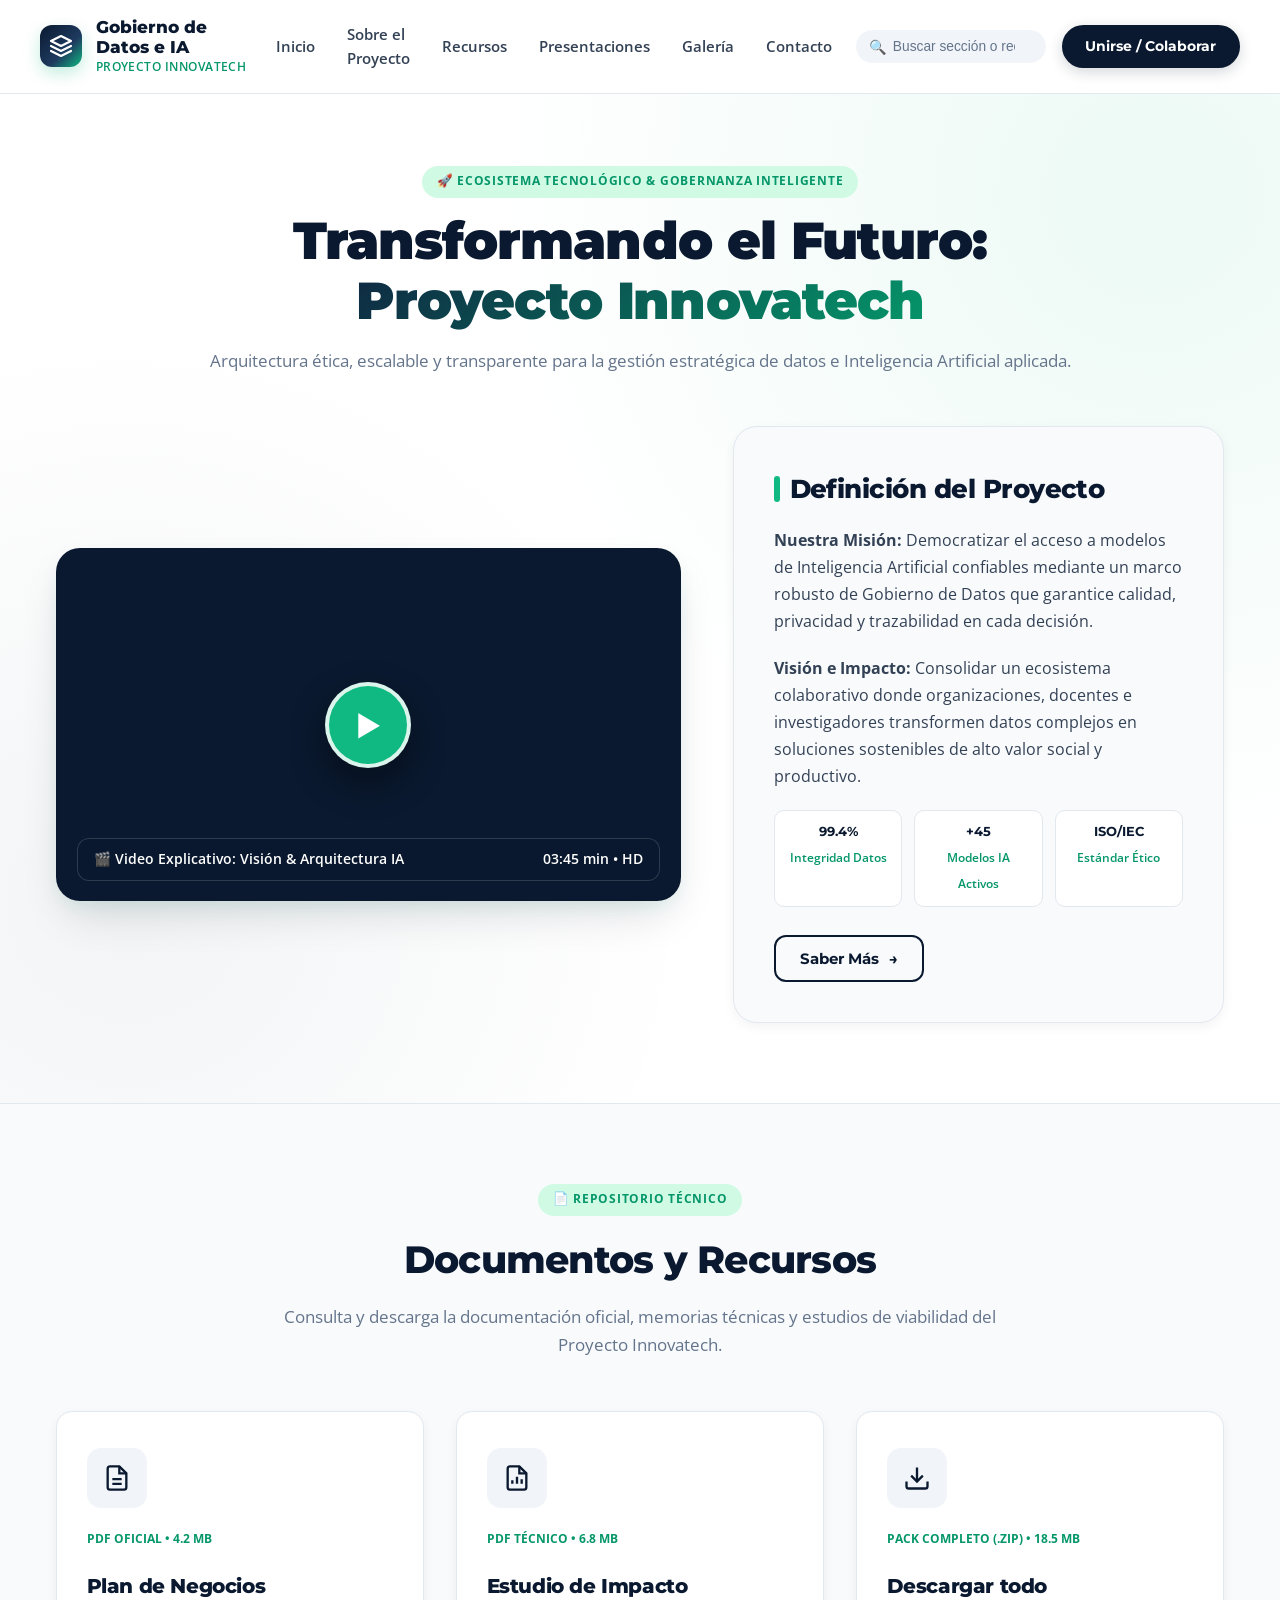
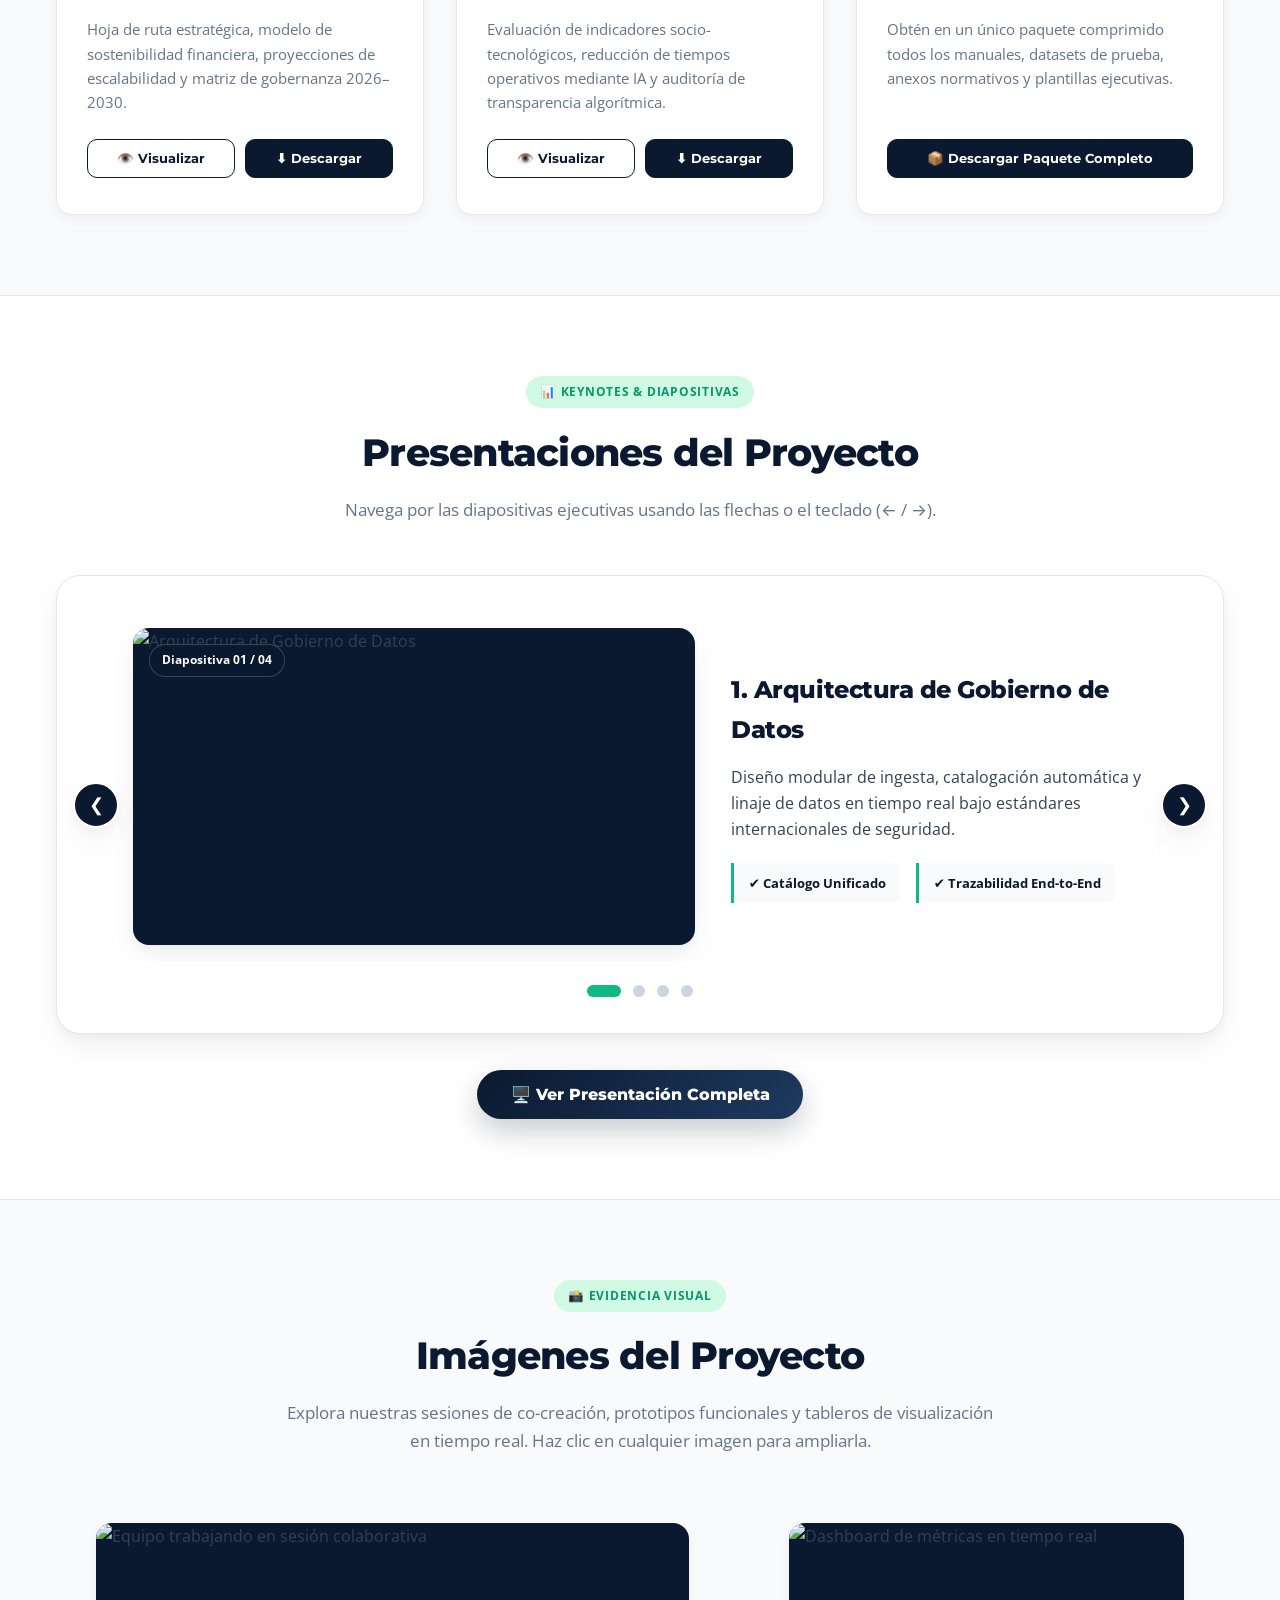
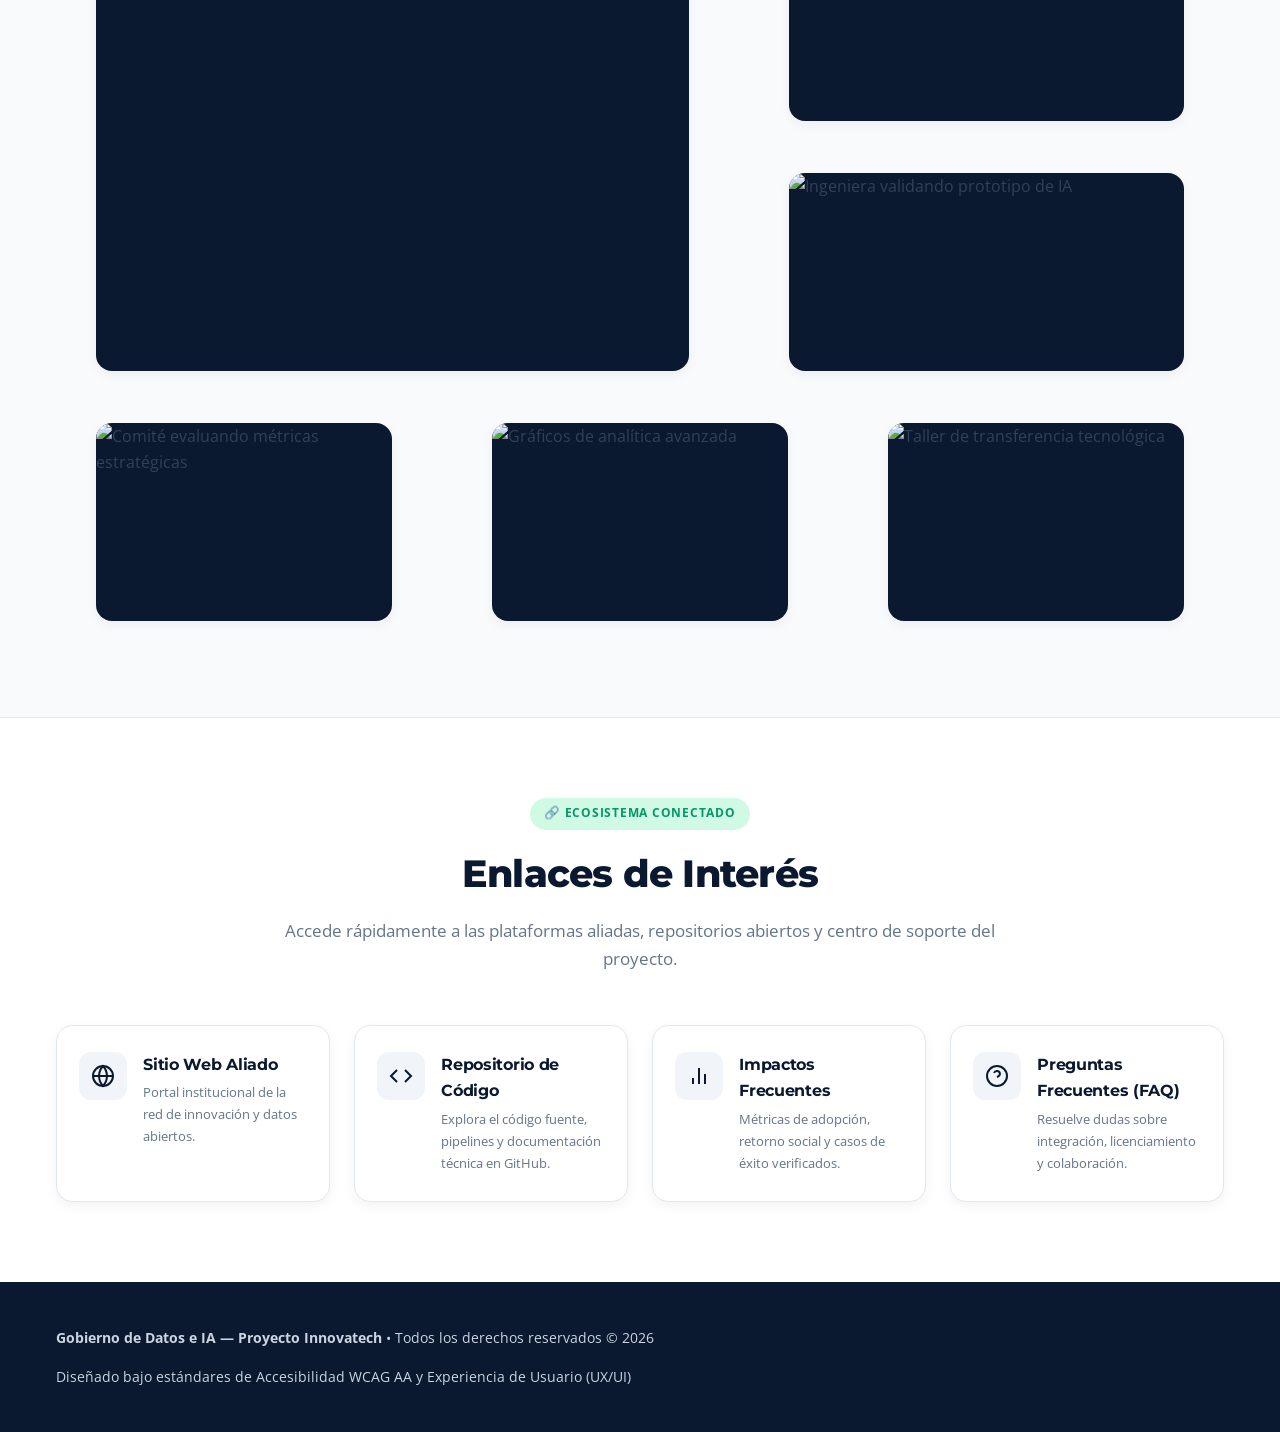
==== proyecto-landing.html @ 7d4d52f5 "feat: implement interactive UX/UI project landing page (Gobierno de Datos e IA / Proyecto Innovatech" ====
<!DOCTYPE html>
<html lang="es">
<head>
  <meta charset="UTF-8" />
  <meta name="viewport" content="width=device-width, initial-scale=1.0" />
  <title>Gobierno de Datos e IA | Transformando el Futuro: Proyecto Innovatech</title>
  <!-- Tipografías Google Fonts: Montserrat / Inter (Títulos) y Open Sans / Roboto (Textos) -->
  <link rel="preconnect" href="https://fonts.googleapis.com" />
  <link rel="preconnect" href="https://fonts.gstatic.com" crossorigin />
  <link href="https://fonts.googleapis.com/css2?family=Inter:wght@400;500;600;700;800&family=Montserrat:wght@700;800;900&family=Open+Sans:wght@400;500;600;700&display=swap" rel="stylesheet" />
  <link rel="stylesheet" href="css/project-landing.css?v=20261012t" />
  <style>
    html {
      scroll-behavior: smooth;
    }
    body {
      margin: 0;
      background-color: #f8fafc;
      color: #334155;
    }
    .plp-wrapper {
      border-radius: 0;
      box-shadow: none;
    }
    /* Animación sutil al hacer scroll (Reveal) */
    .reveal-on-scroll {
      opacity: 0;
      transform: translateY(24px);
      transition: opacity 0.65s ease, transform 0.65s cubic-bezier(0.16, 1, 0.3, 1);
    }
    .reveal-on-scroll.is-visible {
      opacity: 1;
      transform: translateY(0);
    }
  </style>
</head>
<body>

  <!-- Contenedor Principal de la Landing Page -->
  <div class="plp-wrapper">

    <!-- ====================================================================
         1. BARRA DE NAVEGACIÓN (HEADER) - FIJA (STICKY)
         ==================================================================== -->
    <header class="plp-header" role="banner" aria-label="Navegación principal del proyecto">
      <!-- Izquierda: Logotipo e Isotipo Moderno -->
      <a href="#inicio" class="plp-brand" aria-label="Gobierno de Datos e IA - Ir al inicio">
        <div class="plp-brand-isotipo" aria-hidden="true">
          <svg width="24" height="24" viewBox="0 0 24 24" fill="none" stroke="#ffffff" stroke-width="2.2" stroke-linecap="round" stroke-linejoin="round">
            <polygon points="12 2 2 7 12 12 22 7 12 2"></polygon>
            <polyline points="2 17 12 22 22 17"></polyline>
            <polyline points="2 12 12 17 22 12"></polyline>
          </svg>
        </div>
        <div class="plp-brand-text">
          <span class="plp-brand-title">Gobierno de Datos e IA</span>
          <span class="plp-brand-subtitle">Proyecto Innovatech</span>
        </div>
      </a>

      <!-- Centro: Enlaces de navegación rápida con efecto hover suave -->
      <nav class="plp-nav" role="navigation" aria-label="Secciones de la página">
        <a href="#inicio" class="plp-nav-link">Inicio</a>
        <a href="#sobre-proyecto" class="plp-nav-link">Sobre el Proyecto</a>
        <a href="#recursos" class="plp-nav-link">Recursos</a>
        <a href="#presentaciones" class="plp-nav-link">Presentaciones</a>
        <a href="#galeria" class="plp-nav-link">Galería</a>
        <a href="#contacto" class="plp-nav-link">Contacto</a>
      </nav>

      <!-- Derecha: Buscador funcional discreto + Botón CTA -->
      <div class="plp-header-right">
        <div class="plp-search-box" role="search">
          <span class="plp-search-icon" aria-hidden="true">🔍</span>
          <input
            type="search"
            id="plp-standalone-search"
            class="plp-search-input"
            placeholder="Buscar sección o recurso..."
            aria-label="Buscar contenido en el proyecto"
          />
        </div>
        <button type="button" class="plp-cta-btn" onclick="openCollaborateModal()">
          Unirse / Colaborar
        </button>
      </div>
    </header>

    <main id="inicio">
      <!-- ==================================================================
           2. SECCIÓN PRINCIPAL (HERO) - DEFINICIÓN DEL PROYECTO
           ================================================================== -->
      <section class="plp-hero reveal-on-scroll" id="sobre-proyecto" aria-labelledby="hero-title">
        <div class="plp-hero-heading-wrap">
          <span class="plp-eyebrow">🚀 Ecosistema Tecnológico & Gobernanza Inteligente</span>
          <h1 class="plp-hero-main-title" id="hero-title">
            Transformando el Futuro: <span>Proyecto Innovatech</span>
          </h1>
          <p class="plp-section-subtitle">
            Arquitectura ética, escalable y transparente para la gestión estratégica de datos e Inteligencia Artificial aplicada.
          </p>
        </div>

        <div class="plp-hero-grid">
          <!-- Columna Izquierda: Video Explicativo con Miniatura y Botón Play -->
          <div class="plp-video-card" id="hero-video-container" aria-label="Reproductor de video explicativo del proyecto">
            <div
              class="plp-video-poster"
              style="background-image: url('https://images.unsplash.com/photo-1551434678-e076c223a692?auto=format&fit=crop&w=1200&q=80');"
              onclick="playHeroVideo()"
              role="button"
              tabindex="0"
              aria-label="Reproducir video explicativo de Proyecto Innovatech"
              onkeydown="if(event.key==='Enter'||event.key===' ') playHeroVideo();"
            >
              <div class="plp-play-btn" aria-hidden="true">▶</div>
              <div class="plp-video-caption">
                <span>🎬 Video Explicativo: Visión & Arquitectura IA</span>
                <span>03:45 min • HD</span>
              </div>
            </div>
          </div>

          <!-- Columna Derecha: Definición del Proyecto -->
          <article class="plp-hero-definition">
            <h2 class="plp-hero-def-title">Definición del Proyecto</h2>
            <p class="plp-hero-def-text">
              <strong>Nuestra Misión:</strong> Democratizar el acceso a modelos de Inteligencia Artificial confiables mediante un marco robusto de Gobierno de Datos que garantice calidad, privacidad y trazabilidad en cada decisión.
            </p>
            <p class="plp-hero-def-text">
              <strong>Visión e Impacto:</strong> Consolidar un ecosistema colaborativo donde organizaciones, docentes e investigadores transformen datos complejos en soluciones sostenibles de alto valor social y productivo.
            </p>

            <div class="plp-hero-pillars" aria-label="Pilares del proyecto">
              <div class="plp-pillar-chip">
                <strong>99.4%</strong>
                <span>Integridad Datos</span>
              </div>
              <div class="plp-pillar-chip">
                <strong>+45</strong>
                <span>Modelos IA Activos</span>
              </div>
              <div class="plp-pillar-chip">
                <strong>ISO/IEC</strong>
                <span>Estándar Ético</span>
              </div>
            </div>

            <button type="button" class="plp-btn-secondary" onclick="document.getElementById('recursos').scrollIntoView({behavior:'smooth'})">
              <span>Saber Más</span>
              <span class="plp-arrow" aria-hidden="true">→</span>
            </button>
          </article>
        </div>
      </section>

      <!-- ==================================================================
           3. SECCIÓN DE DOCUMENTOS Y RECURSOS (CARDS INTERACTIVOS)
           ================================================================== -->
      <section class="plp-section-alt reveal-on-scroll" id="recursos" aria-labelledby="docs-title">
        <div class="plp-section-alt-inner">
          <div class="plp-section-header">
            <span class="plp-eyebrow">📄 Repositorio Técnico</span>
            <h2 class="plp-section-title" id="docs-title">Documentos y Recursos</h2>
            <p class="plp-section-subtitle">
              Consulta y descarga la documentación oficial, memorias técnicas y estudios de viabilidad del Proyecto Innovatech.
            </p>
          </div>

          <div class="plp-docs-grid">
            <!-- Card 1: Plan de Negocios -->
            <article class="plp-doc-card" data-searchable="plan de negocios pdf estrategia">
              <div>
                <div class="plp-doc-icon-wrap" aria-hidden="true">
                  <svg width="28" height="28" viewBox="0 0 24 24" fill="none" stroke="currentColor" stroke-width="2">
                    <path d="M14 2H6a2 2 0 0 0-2 2v16a2 2 0 0 0 2 2h12a2 2 0 0 0 2-2V8z"></path>
                    <polyline points="14 2 14 8 20 8"></polyline>
                    <line x1="16" y1="13" x2="8" y2="13"></line>
                    <line x1="16" y1="17" x2="8" y2="17"></line>
                  </svg>
                </div>
                <span class="plp-doc-meta">PDF OFICIAL • 4.2 MB</span>
                <h3 class="plp-doc-title">Plan de Negocios</h3>
                <p class="plp-doc-desc">
                  Hoja de ruta estratégica, modelo de sostenibilidad financiera, proyecciones de escalabilidad y matriz de gobernanza 2026–2030.
                </p>
              </div>
              <div class="plp-doc-actions">
                <button type="button" class="plp-doc-btn outline" onclick="previewDoc('Plan de Negocios')">
                  👁️ Visualizar
                </button>
                <button type="button" class="plp-doc-btn" onclick="downloadSingleDoc('Plan_de_Negocios_Innovatech.pdf')">
                  ⬇ Descargar
                </button>
              </div>
            </article>

            <!-- Card 2: Estudio de Impacto -->
            <article class="plp-doc-card" data-searchable="estudio de impacto metricas resultados pdf">
              <div>
                <div class="plp-doc-icon-wrap" aria-hidden="true">
                  <svg width="28" height="28" viewBox="0 0 24 24" fill="none" stroke="currentColor" stroke-width="2">
                    <path d="M14 2H6a2 2 0 0 0-2 2v16a2 2 0 0 0 2 2h12a2 2 0 0 0 2-2V8z"></path>
                    <polyline points="14 2 14 8 20 8"></polyline>
                    <path d="M8 17v-3"></path>
                    <path d="M12 17v-6"></path>
                    <path d="M16 17v-4"></path>
                  </svg>
                </div>
                <span class="plp-doc-meta">PDF TÉCNICO • 6.8 MB</span>
                <h3 class="plp-doc-title">Estudio de Impacto</h3>
                <p class="plp-doc-desc">
                  Evaluación de indicadores socio-tecnológicos, reducción de tiempos operativos mediante IA y auditoría de transparencia algorítmica.
                </p>
              </div>
              <div class="plp-doc-actions">
                <button type="button" class="plp-doc-btn outline" onclick="previewDoc('Estudio de Impacto')">
                  👁️ Visualizar
                </button>
                <button type="button" class="plp-doc-btn" onclick="downloadSingleDoc('Estudio_de_Impacto_Innovatech.pdf')">
                  ⬇ Descargar
                </button>
              </div>
            </article>

            <!-- Card 3: Descargar Todo (con animación de progreso) -->
            <article class="plp-doc-card" data-searchable="descargar todo paquete completo zip">
              <div>
                <div class="plp-doc-icon-wrap" aria-hidden="true">
                  <svg width="28" height="28" viewBox="0 0 24 24" fill="none" stroke="currentColor" stroke-width="2">
                    <path d="M21 15v4a2 2 0 0 1-2 2H5a2 2 0 0 1-2-2v-4"></path>
                    <polyline points="7 10 12 15 17 10"></polyline>
                    <line x1="12" y1="15" x2="12" y2="3"></line>
                  </svg>
                </div>
                <span class="plp-doc-meta">PACK COMPLETO (.ZIP) • 18.5 MB</span>
                <h3 class="plp-doc-title">Descargar todo</h3>
                <p class="plp-doc-desc">
                  Obtén en un único paquete comprimido todos los manuales, datasets de prueba, anexos normativos y plantillas ejecutivas.
                </p>
              </div>
              <div>
                <div class="plp-doc-actions">
                  <button type="button" class="plp-doc-btn" id="btn-bulk-download" onclick="triggerBulkDownload()">
                    📦 Descargar Paquete Completo
                  </button>
                </div>
                <div class="plp-progress-wrap" id="bulk-progress-wrap" aria-live="polite">
                  <div class="plp-progress-track">
                    <div class="plp-progress-fill" id="bulk-progress-fill"></div>
                  </div>
                  <span class="plp-progress-status" id="bulk-progress-status">Preparando archivos... 0%</span>
                </div>
              </div>
            </article>
          </div>
        </div>
      </section>

      <!-- ==================================================================
           4. SECCIÓN DE PRESENTACIONES (CARRUSEL INTERACTIVO)
           ================================================================== -->
      <section class="plp-section reveal-on-scroll" id="presentaciones" aria-labelledby="pres-title">
        <div class="plp-section-header">
          <span class="plp-eyebrow">📊 Keynotes & Diapositivas</span>
          <h2 class="plp-section-title" id="pres-title">Presentaciones del Proyecto</h2>
          <p class="plp-section-subtitle">
            Navega por las diapositivas ejecutivas usando las flechas o el teclado (← / →).
          </p>
        </div>

        <div class="plp-carousel-container" role="region" aria-roledescription="carrusel" aria-label="Diapositivas de la presentación del proyecto">
          <button type="button" class="plp-carousel-arrow prev" onclick="moveSlide(-1)" aria-label="Diapositiva anterior">❮</button>
          <button type="button" class="plp-carousel-arrow next" onclick="moveSlide(1)" aria-label="Siguiente diapositiva">❯</button>

          <div class="plp-carousel-viewport">
            <div class="plp-carousel-track" id="plp-carousel-track">
              <!-- Diapositiva 1 -->
              <div class="plp-slide-item" role="group" aria-roledescription="diapositiva" aria-label="1 de 4">
                <div class="plp-slide-preview">
                  <span class="plp-slide-badge">Diapositiva 01 / 04</span>
                  <img src="https://images.unsplash.com/photo-1460925895917-afdab827c52f?auto=format&fit=crop&w=1000&q=80" alt="Arquitectura de Gobierno de Datos" loading="lazy" />
                </div>
                <div class="plp-slide-info">
                  <h3>1. Arquitectura de Gobierno de Datos</h3>
                  <p>
                    Diseño modular de ingesta, catalogación automática y linaje de datos en tiempo real bajo estándares internacionales de seguridad.
                  </p>
                  <div class="plp-slide-kpis">
                    <span class="plp-slide-kpi">✔ Catálogo Unificado</span>
                    <span class="plp-slide-kpi">✔ Trazabilidad End-to-End</span>
                  </div>
                </div>
              </div>

              <!-- Diapositiva 2 -->
              <div class="plp-slide-item" role="group" aria-roledescription="diapositiva" aria-label="2 de 4">
                <div class="plp-slide-preview">
                  <span class="plp-slide-badge">Diapositiva 02 / 04</span>
                  <img src="https://images.unsplash.com/photo-1551288049-bebda4e38f71?auto=format&fit=crop&w=1000&q=80" alt="Modelos Predictivos de IA" loading="lazy" />
                </div>
                <div class="plp-slide-info">
                  <h3>2. Modelos Predictivos y Analítica Avanzada</h3>
                  <p>
                    Implementación de pipelines de Machine Learning auditables que detectan patrones clave y optimizan la toma de decisiones institucionales.
                  </p>
                  <div class="plp-slide-kpis">
                    <span class="plp-slide-kpi">✔ +38% Eficiencia</span>
                    <span class="plp-slide-kpi">✔ IA Explicable (XAI)</span>
                  </div>
                </div>
              </div>

              <!-- Diapositiva 3 -->
              <div class="plp-slide-item" role="group" aria-roledescription="diapositiva" aria-label="3 de 4">
                <div class="plp-slide-preview">
                  <span class="plp-slide-badge">Diapositiva 03 / 04</span>
                  <img src="https://images.unsplash.com/photo-1522071820081-009f0129c71c?auto=format&fit=crop&w=1000&q=80" alt="Ética y Privacidad por Diseño" loading="lazy" />
                </div>
                <div class="plp-slide-info">
                  <h3>3. Ética, Privacidad y Seguridad por Diseño</h3>
                  <p>
                    Protocolos de anonimización diferencial, mitigación de sesgos algorítmicos y cumplimiento normativo continuo.
                  </p>
                  <div class="plp-slide-kpis">
                    <span class="plp-slide-kpi">✔ Cero Fugas de Datos</span>
                    <span class="plp-slide-kpi">✔ Auditoría Continua</span>
                  </div>
                </div>
              </div>

              <!-- Diapositiva 4 -->
              <div class="plp-slide-item" role="group" aria-roledescription="diapositiva" aria-label="4 de 4">
                <div class="plp-slide-preview">
                  <span class="plp-slide-badge">Diapositiva 04 / 04</span>
                  <img src="https://images.unsplash.com/photo-1531482615713-2afd69097998?auto=format&fit=crop&w=1000&q=80" alt="Hoja de Ruta e Impacto Regional" loading="lazy" />
                </div>
                <div class="plp-slide-info">
                  <h3>4. Hoja de Ruta y Escalabilidad Regional</h3>
                  <p>
                    Fases de despliegue progresivo, transferencia de conocimiento y alianzas estratégicas con universidades e industria.
                  </p>
                  <div class="plp-slide-kpis">
                    <span class="plp-slide-kpi">✔ 12 Nodos Regionales</span>
                    <span class="plp-slide-kpi">✔ Capacitación Abierta</span>
                  </div>
                </div>
              </div>
            </div>
          </div>

          <!-- Indicadores de puntos (dots) -->
          <div class="plp-carousel-thumbs" role="tablist" aria-label="Selector de diapositiva">
            <button type="button" class="plp-carousel-dot active" onclick="goToSlide(0)" aria-label="Ir a diapositiva 1"></button>
            <button type="button" class="plp-carousel-dot" onclick="goToSlide(1)" aria-label="Ir a diapositiva 2"></button>
            <button type="button" class="plp-carousel-dot" onclick="goToSlide(2)" aria-label="Ir a diapositiva 3"></button>
            <button type="button" class="plp-carousel-dot" onclick="goToSlide(3)" aria-label="Ir a diapositiva 4"></button>
          </div>
        </div>

        <div class="plp-carousel-cta-wrap">
          <button type="button" class="plp-btn-emerald-lg" onclick="openFullscreenPresentation()">
            <span>🖥️ Ver Presentación Completa</span>
          </button>
        </div>
      </section>

      <!-- ==================================================================
           5. SECCIÓN DE GALERÍA DE IMÁGENES (GRID DINÁMICO / MASONRY)
           ================================================================== -->
      <section class="plp-section-alt reveal-on-scroll" id="galeria" aria-labelledby="gallery-title">
        <div class="plp-section-alt-inner">
          <div class="plp-section-header">
            <span class="plp-eyebrow">📸 Evidencia Visual</span>
            <h2 class="plp-section-title" id="gallery-title">Imágenes del Proyecto</h2>
            <p class="plp-section-subtitle">
              Explora nuestras sesiones de co-creación, prototipos funcionales y tableros de visualización en tiempo real. Haz clic en cualquier imagen para ampliarla.
            </p>
          </div>

          <div class="plp-masonry-grid">
            <figure
              class="plp-gallery-item span-7 row-2"
              onclick="openLightbox('https://images.unsplash.com/photo-1522071820081-009f0129c71c?auto=format&fit=crop&w=1400&q=85', 'Equipo multidisciplinario en sesión de arquitectura de datos')"
            >
              <img src="https://images.unsplash.com/photo-1522071820081-009f0129c71c?auto=format&fit=crop&w=1000&q=80" alt="Equipo trabajando en sesión colaborativa" loading="lazy" />
              <figcaption class="plp-gallery-overlay">
                <span class="plp-gallery-tag">Trabajo Colaborativo</span>
                <p class="plp-gallery-caption">Mesa de co-creación y diseño de gobernanza IA</p>
              </figcaption>
            </figure>

            <figure
              class="plp-gallery-item span-5"
              onclick="openLightbox('https://images.unsplash.com/photo-1551288049-bebda4e38f71?auto=format&fit=crop&w=1400&q=85', 'Prototipo de Dashboard Analítico Predictivo')"
            >
              <img src="https://images.unsplash.com/photo-1551288049-bebda4e38f71?auto=format&fit=crop&w=800&q=80" alt="Dashboard de métricas en tiempo real" loading="lazy" />
              <figcaption class="plp-gallery-overlay">
                <span class="plp-gallery-tag">Prototipo UI</span>
                <p class="plp-gallery-caption">Monitor de calidad y linaje de datos en vivo</p>
              </figcaption>
            </figure>

            <figure
              class="plp-gallery-item span-5"
              onclick="openLightbox('https://images.unsplash.com/photo-1581091226825-a6a2a5aee158?auto=format&fit=crop&w=1400&q=85', 'Laboratorio de pruebas de modelos de lenguaje y visión')"
            >
              <img src="https://images.unsplash.com/photo-1581091226825-a6a2a5aee158?auto=format&fit=crop&w=800&q=80" alt="Ingeniera validando prototipo de IA" loading="lazy" />
              <figcaption class="plp-gallery-overlay">
                <span class="plp-gallery-tag">Laboratorio IA</span>
                <p class="plp-gallery-caption">Validación de precisión y pruebas de estrés</p>
              </figcaption>
            </figure>

            <figure
              class="plp-gallery-item span-4"
              onclick="openLightbox('https://images.unsplash.com/photo-1542744173-8e7e53415bb0?auto=format&fit=crop&w=1400&q=85', 'Presentación de resultados ante comité directivo')"
            >
              <img src="https://images.unsplash.com/photo-1542744173-8e7e53415bb0?auto=format&fit=crop&w=800&q=80" alt="Comité evaluando métricas estratégicas" loading="lazy" />
              <figcaption class="plp-gallery-overlay">
                <span class="plp-gallery-tag">Comité Ejecutivo</span>
                <p class="plp-gallery-caption">Revisión trimestral de indicadores de impacto</p>
              </figcaption>
            </figure>

            <figure
              class="plp-gallery-item span-4"
              onclick="openLightbox('https://images.unsplash.com/photo-1504868584819-f8e8b4b6d7e3?auto=format&fit=crop&w=1400&q=85', 'Visualización de grafos de conocimiento y redes neuronales')"
            >
              <img src="https://images.unsplash.com/photo-1504868584819-f8e8b4b6d7e3?auto=format&fit=crop&w=800&q=80" alt="Gráficos de analítica avanzada" loading="lazy" />
              <figcaption class="plp-gallery-overlay">
                <span class="plp-gallery-tag">Visualización</span>
                <p class="plp-gallery-caption">Grafos de correlación e inferencia estadística</p>
              </figcaption>
            </figure>

            <figure
              class="plp-gallery-item span-4"
              onclick="openLightbox('https://images.unsplash.com/photo-1517245386807-bb43f82c33c4?auto=format&fit=crop&w=1400&q=85', 'Talleres abiertos con la comunidad académica')"
            >
              <img src="https://images.unsplash.com/photo-1517245386807-bb43f82c33c4?auto=format&fit=crop&w=800&q=80" alt="Taller de transferencia tecnológica" loading="lazy" />
              <figcaption class="plp-gallery-overlay">
                <span class="plp-gallery-tag">Comunidad</span>
                <p class="plp-gallery-caption">Talleres de adopción tecnológica y datos abiertos</p>
              </figcaption>
            </figure>
          </div>
        </div>
      </section>

      <!-- ==================================================================
           6. SECCIÓN DE ENLACES DE INTERÉS (ENLACES RÁPIDOS)
           ================================================================== -->
      <section class="plp-section reveal-on-scroll" id="contacto" aria-labelledby="links-title">
        <div class="plp-section-header">
          <span class="plp-eyebrow">🔗 Ecosistema Conectado</span>
          <h2 class="plp-section-title" id="links-title">Enlaces de Interés</h2>
          <p class="plp-section-subtitle">
            Accede rápidamente a las plataformas aliadas, repositorios abiertos y centro de soporte del proyecto.
          </p>
        </div>

        <div class="plp-links-grid">
          <!-- 1. Sitio Web Aliado -->
          <a href="https://mentix.edutic.co" target="_blank" rel="noopener noreferrer" class="plp-link-card" data-searchable="sitio web aliado portal externo">
            <div class="plp-link-icon" aria-hidden="true">
              <svg width="24" height="24" viewBox="0 0 24 24" fill="none" stroke="currentColor" stroke-width="2">
                <circle cx="12" cy="12" r="10"></circle>
                <line x1="2" y1="12" x2="22" y2="12"></line>
                <path d="M12 2a15.3 15.3 0 0 1 4 10 15.3 15.3 0 0 1-4 10 15.3 15.3 0 0 1-4-10 15.3 15.3 0 0 1 4-10z"></path>
              </svg>
            </div>
            <div>
              <h3 class="plp-link-title">Sitio Web Aliado</h3>
              <p class="plp-link-desc">Portal institucional de la red de innovación y datos abiertos.</p>
            </div>
          </a>

          <!-- 2. Repositorio de Código -->
          <a href="https://github.com/meli030814abc-sys/Mentix" target="_blank" rel="noopener noreferrer" class="plp-link-card" data-searchable="repositorio de codigo github desarrollo">
            <div class="plp-link-icon" aria-hidden="true">
              <svg width="24" height="24" viewBox="0 0 24 24" fill="none" stroke="currentColor" stroke-width="2">
                <polyline points="16 18 22 12 16 6"></polyline>
                <polyline points="8 6 2 12 8 18"></polyline>
              </svg>
            </div>
            <div>
              <h3 class="plp-link-title">Repositorio de Código</h3>
              <p class="plp-link-desc">Explora el código fuente, pipelines y documentación técnica en GitHub.</p>
            </div>
          </a>

          <!-- 3. Impactos Frecuentes -->
          <div class="plp-link-card" role="button" tabindex="0" onclick="previewDoc('Tablero de Impactos Frecuentes y KPIs')" data-searchable="impactos frecuentes metricas kpis">
            <div class="plp-link-icon" aria-hidden="true">
              <svg width="24" height="24" viewBox="0 0 24 24" fill="none" stroke="currentColor" stroke-width="2">
                <line x1="18" y1="20" x2="18" y2="10"></line>
                <line x1="12" y1="20" x2="12" y2="4"></line>
                <line x1="6" y1="20" x2="6" y2="14"></line>
              </svg>
            </div>
            <div>
              <h3 class="plp-link-title">Impactos Frecuentes</h3>
              <p class="plp-link-desc">Métricas de adopción, retorno social y casos de éxito verificados.</p>
            </div>
          </div>

          <!-- 4. Preguntas Frecuentes (FAQ) -->
          <div class="plp-link-card" role="button" tabindex="0" onclick="previewDoc('Preguntas Frecuentes (FAQ) y Soporte')" data-searchable="preguntas frecuentes faq soporte ayuda">
            <div class="plp-link-icon" aria-hidden="true">
              <svg width="24" height="24" viewBox="0 0 24 24" fill="none" stroke="currentColor" stroke-width="2">
                <circle cx="12" cy="12" r="10"></circle>
                <path d="M9.09 9a3 3 0 0 1 5.83 1c0 2-3 3-3 3"></path>
                <line x1="12" y1="17" x2="12.01" y2="17"></line>
              </svg>
            </div>
            <div>
              <h3 class="plp-link-title">Preguntas Frecuentes (FAQ)</h3>
              <p class="plp-link-desc">Resuelve dudas sobre integración, licenciamiento y colaboración.</p>
            </div>
          </div>
        </div>
      </section>
    </main>

    <!-- Pie de página -->
    <footer class="plp-footer">
      <div>
        <strong>Gobierno de Datos e IA — Proyecto Innovatech</strong> • Todos los derechos reservados © 2026
      </div>
      <div>
        Diseñado bajo estándares de Accesibilidad WCAG AA y Experiencia de Usuario (UX/UI)
      </div>
    </footer>

    <!-- Lightbox Modal Universal -->
    <div class="plp-lightbox" id="plp-lightbox" role="dialog" aria-modal="true" aria-label="Visor multimedia" onclick="if(event.target===this) closeLightbox()">
      <div class="plp-lightbox-content" id="plp-lightbox-body"></div>
    </div>
  </div>

  <!-- ======================================================================
       JAVASCRIPT: INTERACTIVIDAD, CARRUSEL, BUSCADOR Y MICROINTERACCIONES
       ====================================================================== -->
  <script>
    let currentSlideIndex = 0;
    const totalSlides = 4;

    function goToSlide(index) {
      currentSlideIndex = (index + totalSlides) % totalSlides;
      const track = document.getElementById('plp-carousel-track');
      if (track) {
        track.style.transform = `translateX(-${currentSlideIndex * 100}%)`;
      }
      document.querySelectorAll('.plp-carousel-dot').forEach((dot, idx) => {
        dot.classList.toggle('active', idx === currentSlideIndex);
      });
    }

    function moveSlide(step) {
      goToSlide(currentSlideIndex + step);
    }

    // Navegación por teclado para accesibilidad en el carrusel y cierre de Lightbox
    document.addEventListener('keydown', (e) => {
      const lightbox = document.getElementById('plp-lightbox');
      if (lightbox && lightbox.classList.contains('active') && e.key === 'Escape') {
        closeLightbox();
        return;
      }
      if (e.key === 'ArrowLeft') moveSlide(-1);
      if (e.key === 'ArrowRight') moveSlide(1);
    });

    // Reproductor de video bajo demanda (Lazy Loading)
    function playHeroVideo() {
      const container = document.getElementById('hero-video-container');
      if (!container) return;
      container.innerHTML = `
        <iframe
          width="100%"
          height="100%"
          src="https://www.youtube.com/embed/aircAruvnKk?autoplay=1&rel=0"
          title="Video Explicativo Proyecto Innovatech"
          frameborder="0"
          allow="accelerometer; autoplay; clipboard-write; encrypted-media; gyroscope; picture-in-picture"
          allowfullscreen
          style="border:0; width:100%; height:100%; display:block;"
        ></iframe>
      `;
    }

    // Animación de barra de progreso en "Descargar todo"
    function triggerBulkDownload() {
      const wrap = document.getElementById('bulk-progress-wrap');
      const fill = document.getElementById('bulk-progress-fill');
      const status = document.getElementById('bulk-progress-status');
      if (!wrap || !fill || !status) return;

      wrap.classList.add('active');
      let progress = 0;
      fill.style.width = '0%';
      status.textContent = 'Empaquetando recursos PDF y anexos... 0%';

      const timer = setInterval(() => {
        progress += 20;
        if (progress >= 100) {
          progress = 100;
          clearInterval(timer);
          fill.style.width = '100%';
          status.textContent = '✔ ¡Paquete Innovatech_Completo.zip descargado con éxito!';
          downloadSingleDoc('Innovatech_Repositorio_Completo.txt');
        } else {
          fill.style.width = progress + '%';
          status.textContent = `Descargando paquete... ${progress}%`;
        }
      }, 280);
    }

    // Generador de descarga limpia de demostración
    function downloadSingleDoc(filename) {
      const content = `PROYECTO INNOVATECH - GOBIERNO DE DATOS E IA\nArchivo: ${filename}\nFecha: ${new Date().toLocaleDateString()}\n\nResumen Ejecutivo:\n1. Marco de Gobernanza y Calidad de Datos.\n2. Modelos Predictivos con IA Explicable.\n3. Indicadores de Impacto y Sostenibilidad.`;
      const blob = new Blob([content], { type: 'text/plain;charset=utf-8' });
      const url = URL.createObjectURL(blob);
      const a = document.createElement('a');
      a.href = url;
      a.download = filename;
      document.body.appendChild(a);
      a.click();
      document.body.removeChild(a);
      URL.revokeObjectURL(url);
    }

    // Lightbox para imágenes y vista previa de documentos/presentación
    function openLightbox(imgUrl, caption) {
      const modal = document.getElementById('plp-lightbox');
      const body = document.getElementById('plp-lightbox-body');
      body.innerHTML = `
        <button class="plp-lightbox-close" onclick="closeLightbox()" aria-label="Cerrar visor">✕</button>
        <img src="${imgUrl}" alt="${caption}" style="width:100%; max-height:75vh; object-fit:contain; background:#0a192f; display:block;" />
        <div style="padding:1.25rem 1.75rem; background:#ffffff;">
          <h3 style="margin:0; font-size:1.15rem; color:#0a192f;">${caption}</h3>
        </div>
      `;
      modal.classList.add('active');
    }

    function previewDoc(title) {
      const modal = document.getElementById('plp-lightbox');
      const body = document.getElementById('plp-lightbox-body');
      body.innerHTML = `
        <button class="plp-lightbox-close" onclick="closeLightbox()" aria-label="Cerrar">✕</button>
        <div style="padding:2.5rem; background:#ffffff;">
          <span class="plp-eyebrow">Vista Previa Interactiva</span>
          <h2 style="margin:0.5rem 0 1rem; color:#0a192f;">${title}</h2>
          <p style="color:#334155; line-height:1.7;">
            Este documento forma parte del repositorio oficial del <strong>Proyecto Innovatech (Gobierno de Datos e IA)</strong>. Incluye matrices de trazabilidad, protocolos de seguridad ISO/IEC y resultados de validación empírica.
          </p>
          <div style="margin-top:1.5rem; display:flex; gap:0.75rem;">
            <button class="plp-cta-btn" onclick="downloadSingleDoc('${title.replace(/\s+/g, '_')}.pdf'); closeLightbox();">⬇ Descargar copia oficial</button>
            <button class="plp-btn-secondary" onclick="closeLightbox()">Cerrar</button>
          </div>
        </div>
      `;
      modal.classList.add('active');
    }

    function openFullscreenPresentation() {
      previewDoc('Presentación Ejecutiva Completa — Proyecto Innovatech (4 Diapositivas)');
    }

    function openCollaborateModal() {
      previewDoc('Unirse / Colaborar en el Proyecto Innovatech');
    }

    function closeLightbox() {
      const modal = document.getElementById('plp-lightbox');
      if (modal) modal.classList.remove('active');
    }

    // Buscador en tiempo real
    document.getElementById('plp-standalone-search')?.addEventListener('input', (e) => {
      const q = e.target.value.toLowerCase().trim();
      document.querySelectorAll('[data-searchable]').forEach((el) => {
        const text = (el.getAttribute('data-searchable') + ' ' + el.innerText).toLowerCase();
        el.style.opacity = !q || text.includes(q) ? '1' : '0.25';
      });
    });

    // IntersectionObserver para animaciones suaves al hacer scroll
    const observer = new IntersectionObserver(
      (entries) => {
        entries.forEach((entry) => {
          if (entry.isIntersecting) {
            entry.target.classList.add('is-visible');
          }
        });
      },
      { threshold: 0.12 }
    );
    document.querySelectorAll('.reveal-on-scroll').forEach((el) => observer.observe(el));
  </script>
</body>
</html>
---- css/project-landing.css ----
/* ==========================================================================
   PROJECT LANDING PAGE - UX/UI CORPORATIVO Y TECNOLÓGICO
   Paleta: Azul Marino (#0A192F / #0F2942), Verde Esmeralda (#10B981 / #059669),
           Blanco Puro (#FFFFFF) y Gris Claro (#F8FAFC / #F1F5F9)
   Tipografías: 'Montserrat' / 'Inter' (Títulos) y 'Open Sans' / 'Roboto' (Texto)
   ========================================================================== */

@import url('https://fonts.googleapis.com/css2?family=Inter:wght@400;500;600;700;800&family=Montserrat:wght@700;800;900&family=Open+Sans:wght@400;500;600;700&display=swap');

.plp-wrapper {
  --plp-navy-900: #0a192f;
  --plp-navy-800: #0f2942;
  --plp-navy-700: #1e3a5f;
  --plp-emerald-500: #10b981;
  --plp-emerald-600: #059669;
  --plp-emerald-100: #d1fae5;
  --plp-bg-white: #ffffff;
  --plp-bg-light: #f8fafc;
  --plp-bg-subtle: #f1f5f9;
  --plp-text-main: #0f172a;
  --plp-text-body: #334155;
  --plp-text-muted: #64748b;
  --plp-border: #e2e8f0;
  --plp-shadow-sm: 0 4px 12px rgba(15, 23, 42, 0.05);
  --plp-shadow-md: 0 12px 32px -4px rgba(15, 23, 42, 0.08), 0 4px 12px -2px rgba(15, 23, 42, 0.04);
  --plp-shadow-lg: 0 20px 45px -10px rgba(15, 23, 42, 0.14), 0 8px 20px -6px rgba(16, 185, 129, 0.12);
  --plp-radius-sm: 10px;
  --plp-radius-md: 16px;
  --plp-radius-lg: 24px;
  --plp-transition: all 0.3s cubic-bezier(0.16, 1, 0.3, 1);

  font-family: 'Open Sans', 'Inter', system-ui, -apple-system, sans-serif;
  background-color: var(--plp-bg-white);
  color: var(--plp-text-body);
  line-height: 1.65;
  border-radius: var(--plp-radius-lg);
  overflow: hidden;
  box-shadow: 0 25px 60px rgba(0, 0, 0, 0.35);
  position: relative;
  text-align: left;
}

.plp-wrapper h1,
.plp-wrapper h2,
.plp-wrapper h3,
.plp-wrapper h4 {
  font-family: 'Montserrat', 'Inter', sans-serif;
  color: var(--plp-navy-900);
  letter-spacing: -0.02em;
  margin-top: 0;
}

/* Barra superior de herramientas Mentix (para alternar entre Landing Page y Gestor de Proyectos) */
.plp-mentix-bar {
  background: var(--plp-navy-900);
  color: #e2e8f0;
  padding: 0.65rem 2rem;
  display: flex;
  align-items: center;
  justify-content: space-between;
  flex-wrap: wrap;
  gap: 0.75rem;
  border-bottom: 1px solid rgba(255, 255, 255, 0.1);
  font-size: 0.85rem;
}

.plp-mentix-bar-left {
  display: flex;
  align-items: center;
  gap: 0.75rem;
  flex-wrap: wrap;
}

.plp-mentix-badge {
  background: rgba(16, 185, 129, 0.18);
  color: #34d399;
  border: 1px solid rgba(16, 185, 129, 0.4);
  padding: 0.2rem 0.65rem;
  border-radius: 999px;
  font-weight: 700;
  font-size: 0.75rem;
  letter-spacing: 0.04em;
  text-transform: uppercase;
}

.plp-project-switcher {
  background: rgba(255, 255, 255, 0.08);
  color: #ffffff;
  border: 1px solid rgba(255, 255, 255, 0.2);
  border-radius: 8px;
  padding: 0.35rem 0.75rem;
  font-size: 0.82rem;
  font-weight: 600;
  cursor: pointer;
  outline: none;
}

.plp-project-switcher option {
  background: #0a192f;
  color: #ffffff;
}

.plp-mentix-actions {
  display: flex;
  align-items: center;
  gap: 0.6rem;
  flex-wrap: wrap;
}

.plp-mentix-btn {
  background: rgba(255, 255, 255, 0.1);
  color: #ffffff;
  border: 1px solid rgba(255, 255, 255, 0.2);
  padding: 0.4rem 0.9rem;
  border-radius: 8px;
  font-size: 0.8rem;
  font-weight: 700;
  cursor: pointer;
  transition: var(--plp-transition);
  display: inline-flex;
  align-items: center;
  gap: 0.4rem;
}

.plp-mentix-btn:hover {
  background: rgba(255, 255, 255, 0.2);
  transform: translateY(-1px);
}

.plp-mentix-btn.primary {
  background: var(--plp-emerald-500);
  border-color: var(--plp-emerald-500);
  color: #ffffff;
}

.plp-mentix-btn.primary:hover {
  background: var(--plp-emerald-600);
}

/* ==========================================================================
   1. BARRA DE NAVEGACIÓN (HEADER) - FIJA (STICKY)
   ========================================================================== */
.plp-header {
  position: sticky;
  top: 0;
  z-index: 50;
  background: rgba(255, 255, 255, 0.94);
  backdrop-filter: blur(12px);
  -webkit-backdrop-filter: blur(12px);
  border-bottom: 1px solid var(--plp-border);
  padding: 1rem 2.5rem;
  display: flex;
  align-items: center;
  justify-content: space-between;
  gap: 1.5rem;
  transition: var(--plp-transition);
}

.plp-brand {
  display: flex;
  align-items: center;
  gap: 0.85rem;
  text-decoration: none;
  color: var(--plp-navy-900);
  cursor: pointer;
}

.plp-brand-isotipo {
  width: 42px;
  height: 42px;
  border-radius: 12px;
  background: linear-gradient(135deg, var(--plp-navy-900) 0%, var(--plp-navy-700) 60%, var(--plp-emerald-500) 100%);
  display: flex;
  align-items: center;
  justify-content: center;
  box-shadow: 0 6px 16px rgba(16, 185, 129, 0.25);
  flex-shrink: 0;
  transition: var(--plp-transition);
}

.plp-brand:hover .plp-brand-isotipo {
  transform: rotate(-4deg) scale(1.05);
}

.plp-brand-text {
  display: flex;
  flex-direction: column;
}

.plp-brand-title {
  font-family: 'Montserrat', sans-serif;
  font-weight: 800;
  font-size: 1.08rem;
  color: var(--plp-navy-900);
  line-height: 1.15;
}

.plp-brand-subtitle {
  font-size: 0.72rem;
  font-weight: 600;
  color: var(--plp-emerald-600);
  letter-spacing: 0.04em;
  text-transform: uppercase;
}

/* Enlaces centrales */
.plp-nav {
  display: flex;
  align-items: center;
  gap: 2rem;
}

.plp-nav-link {
  position: relative;
  text-decoration: none;
  font-weight: 600;
  font-size: 0.94rem;
  color: var(--plp-text-body);
  padding: 0.35rem 0;
  transition: var(--plp-transition);
  cursor: pointer;
  background: none;
  border: none;
}

.plp-nav-link::after {
  content: '';
  position: absolute;
  left: 0;
  bottom: -2px;
  width: 0%;
  height: 2.5px;
  background: var(--plp-emerald-500);
  border-radius: 2px;
  transition: width 0.28s ease;
}

.plp-nav-link:hover,
.plp-nav-link:focus-visible {
  color: var(--plp-navy-900);
}

.plp-nav-link:hover::after,
.plp-nav-link:focus-visible::after {
  width: 100%;
}

/* Derecha: Buscador + CTA */
.plp-header-right {
  display: flex;
  align-items: center;
  gap: 1rem;
}

.plp-search-box {
  position: relative;
  display: flex;
  align-items: center;
}

.plp-search-input {
  background: var(--plp-bg-subtle);
  border: 1.5px solid transparent;
  border-radius: 999px;
  padding: 0.5rem 1rem 0.5rem 2.25rem;
  font-size: 0.86rem;
  color: var(--plp-text-main);
  width: 190px;
  transition: var(--plp-transition);
  outline: none;
}

.plp-search-input::placeholder {
  color: var(--plp-text-muted);
}

.plp-search-input:focus {
  background: var(--plp-bg-white);
  border-color: var(--plp-emerald-500);
  width: 235px;
  box-shadow: 0 0 0 3px rgba(16, 185, 129, 0.15);
}

.plp-search-icon {
  position: absolute;
  left: 0.8rem;
  color: var(--plp-text-muted);
  font-size: 0.88rem;
  pointer-events: none;
}

.plp-cta-btn {
  background: var(--plp-navy-900);
  color: #ffffff;
  font-family: 'Montserrat', sans-serif;
  font-weight: 700;
  font-size: 0.88rem;
  padding: 0.68rem 1.35rem;
  border-radius: 999px;
  border: 2px solid var(--plp-navy-900);
  cursor: pointer;
  transition: var(--plp-transition);
  white-space: nowrap;
  box-shadow: 0 4px 14px rgba(10, 25, 47, 0.18);
}

.plp-cta-btn:hover,
.plp-cta-btn:focus-visible {
  background: var(--plp-emerald-500);
  border-color: var(--plp-emerald-500);
  color: #ffffff;
  transform: translateY(-2px);
  box-shadow: 0 8px 22px rgba(16, 185, 129, 0.35);
}

/* ==========================================================================
   SECCIONES GENERALES (ESPACIO EN BLANCO ABUNDANTE)
   ========================================================================== */
.plp-section {
  padding: 5rem 3.5rem;
  max-width: 1280px;
  margin: 0 auto;
}

.plp-section-alt {
  background-color: var(--plp-bg-light);
  border-top: 1px solid var(--plp-border);
  border-bottom: 1px solid var(--plp-border);
}

.plp-section-alt-inner {
  padding: 5rem 3.5rem;
  max-width: 1280px;
  margin: 0 auto;
}

.plp-section-header {
  text-align: center;
  max-width: 720px;
  margin: 0 auto 3.25rem;
}

.plp-eyebrow {
  display: inline-flex;
  align-items: center;
  gap: 0.45rem;
  background: var(--plp-emerald-100);
  color: var(--plp-emerald-600);
  font-weight: 700;
  font-size: 0.78rem;
  text-transform: uppercase;
  letter-spacing: 0.06em;
  padding: 0.35rem 0.9rem;
  border-radius: 999px;
  margin-bottom: 0.85rem;
}

.plp-section-title {
  font-size: clamp(1.75rem, 3vw, 2.35rem);
  font-weight: 800;
  color: var(--plp-navy-900);
  margin-bottom: 0.75rem;
}

.plp-section-subtitle {
  font-size: 1.05rem;
  color: var(--plp-text-muted);
  margin: 0;
}

/* ==========================================================================
   2. SECCIÓN PRINCIPAL (HERO) - DEFINICIÓN DEL PROYECTO
   ========================================================================== */
.plp-hero {
  padding: 4.5rem 3.5rem 5rem;
  max-width: 1280px;
  margin: 0 auto;
  background: radial-gradient(circle at 90% 10%, rgba(16, 185, 129, 0.08) 0%, transparent 45%),
              radial-gradient(circle at 10% 80%, rgba(15, 41, 66, 0.05) 0%, transparent 40%);
}

.plp-hero-heading-wrap {
  text-align: center;
  max-width: 920px;
  margin: 0 auto 3.25rem;
}

.plp-hero-main-title {
  font-size: clamp(2.1rem, 4.2vw, 3.25rem);
  font-weight: 900;
  color: var(--plp-navy-900);
  line-height: 1.15;
  margin-bottom: 1rem;
}

.plp-hero-main-title span {
  background: linear-gradient(135deg, var(--plp-navy-800), var(--plp-emerald-600));
  -webkit-background-clip: text;
  -webkit-text-fill-color: transparent;
}

.plp-hero-grid {
  display: grid;
  grid-template-columns: 1.12fr 0.88fr;
  gap: 3.25rem;
  align-items: center;
}

/* Columna Izquierda: Reproductor de Video Integrado */
.plp-video-card {
  position: relative;
  border-radius: var(--plp-radius-lg);
  overflow: hidden;
  background: var(--plp-navy-900);
  box-shadow: var(--plp-shadow-lg);
  aspect-ratio: 16 / 9;
  border: 1px solid rgba(15, 23, 42, 0.12);
}

.plp-video-poster {
  position: relative;
  width: 100%;
  height: 100%;
  background-size: cover;
  background-position: center;
  display: flex;
  flex-direction: column;
  align-items: center;
  justify-content: center;
  cursor: pointer;
  transition: transform 0.5s ease;
}

.plp-video-poster::before {
  content: '';
  position: absolute;
  inset: 0;
  background: linear-gradient(180deg, rgba(10, 25, 47, 0.35) 0%, rgba(10, 25, 47, 0.78) 100%);
  transition: var(--plp-transition);
}

.plp-video-card:hover .plp-video-poster::before {
  background: linear-gradient(180deg, rgba(10, 25, 47, 0.25) 0%, rgba(10, 25, 47, 0.68) 100%);
}

.plp-play-btn {
  position: relative;
  z-index: 2;
  width: 78px;
  height: 78px;
  border-radius: 50%;
  background: var(--plp-emerald-500);
  color: #ffffff;
  border: 4px solid rgba(255, 255, 255, 0.85);
  display: flex;
  align-items: center;
  justify-content: center;
  font-size: 1.75rem;
  cursor: pointer;
  box-shadow: 0 0 0 0 rgba(16, 185, 129, 0.6), 0 15px 35px rgba(0, 0, 0, 0.4);
  transition: var(--plp-transition);
  animation: plpPulsePlay 2.4s infinite;
}

@keyframes plpPulsePlay {
  0% {
    box-shadow: 0 0 0 0 rgba(16, 185, 129, 0.55);
  }
  70% {
    box-shadow: 0 0 0 20px rgba(16, 185, 129, 0);
  }
  100% {
    box-shadow: 0 0 0 0 rgba(16, 185, 129, 0);
  }
}

.plp-video-poster:hover .plp-play-btn {
  transform: scale(1.1);
  background: var(--plp-emerald-600);
}

.plp-video-caption {
  position: absolute;
  bottom: 1.15rem;
  left: 1.25rem;
  right: 1.25rem;
  z-index: 2;
  display: flex;
  align-items: center;
  justify-content: space-between;
  color: #ffffff;
  font-size: 0.85rem;
  font-weight: 600;
  background: rgba(10, 25, 47, 0.65);
  backdrop-filter: blur(8px);
  padding: 0.6rem 1rem;
  border-radius: 12px;
  border: 1px solid rgba(255, 255, 255, 0.15);
}

/* Columna Derecha: Definición del Proyecto */
.plp-hero-definition {
  background: var(--plp-bg-light);
  padding: 2.5rem;
  border-radius: var(--plp-radius-lg);
  border: 1px solid var(--plp-border);
  box-shadow: var(--plp-shadow-sm);
}

.plp-hero-def-title {
  font-size: 1.65rem;
  font-weight: 800;
  color: var(--plp-navy-900);
  margin-bottom: 1rem;
  display: flex;
  align-items: center;
  gap: 0.6rem;
}

.plp-hero-def-title::before {
  content: '';
  display: inline-block;
  width: 6px;
  height: 26px;
  border-radius: 4px;
  background: var(--plp-emerald-500);
}

.plp-hero-def-text {
  font-size: 1.02rem;
  color: var(--plp-text-body);
  margin-bottom: 1.25rem;
}

.plp-hero-pillars {
  display: grid;
  grid-template-columns: repeat(3, 1fr);
  gap: 0.75rem;
  margin-bottom: 1.75rem;
}

.plp-pillar-chip {
  background: var(--plp-bg-white);
  border: 1px solid var(--plp-border);
  border-radius: 10px;
  padding: 0.65rem 0.75rem;
  text-align: center;
}

.plp-pillar-chip strong {
  display: block;
  font-family: 'Montserrat', sans-serif;
  font-size: 0.82rem;
  color: var(--plp-navy-900);
}

.plp-pillar-chip span {
  font-size: 0.74rem;
  color: var(--plp-emerald-600);
  font-weight: 600;
}

.plp-btn-secondary {
  display: inline-flex;
  align-items: center;
  gap: 0.6rem;
  background: transparent;
  color: var(--plp-navy-900);
  font-family: 'Montserrat', sans-serif;
  font-weight: 700;
  font-size: 0.94rem;
  padding: 0.75rem 1.5rem;
  border-radius: 12px;
  border: 2px solid var(--plp-navy-900);
  cursor: pointer;
  transition: var(--plp-transition);
}

.plp-btn-secondary .plp-arrow {
  transition: transform 0.25s ease;
}

.plp-btn-secondary:hover,
.plp-btn-secondary:focus-visible {
  background: var(--plp-navy-900);
  color: #ffffff;
  transform: translateY(-2px);
  box-shadow: 0 8px 20px rgba(10, 25, 47, 0.18);
}

.plp-btn-secondary:hover .plp-arrow {
  transform: translateX(5px);
}

/* ==========================================================================
   3. SECCIÓN DE DOCUMENTOS Y RECURSOS (CARDS INTERACTIVOS)
   ========================================================================== */
.plp-docs-grid {
  display: grid;
  grid-template-columns: repeat(3, 1fr);
  gap: 2rem;
}

.plp-doc-card {
  background: var(--plp-bg-white);
  border: 1px solid var(--plp-border);
  border-radius: var(--plp-radius-md);
  padding: 2.25rem 1.85rem;
  box-shadow: var(--plp-shadow-sm);
  transition: var(--plp-transition);
  display: flex;
  flex-direction: column;
  justify-content: space-between;
  position: relative;
  overflow: hidden;
}

.plp-doc-card::before {
  content: '';
  position: absolute;
  top: 0;
  left: 0;
  right: 0;
  height: 4px;
  background: linear-gradient(90deg, var(--plp-navy-800), var(--plp-emerald-500));
  opacity: 0;
  transition: var(--plp-transition);
}

.plp-doc-card:hover {
  transform: translateY(-8px);
  box-shadow: var(--plp-shadow-lg);
  border-color: rgba(16, 185, 129, 0.35);
}

.plp-doc-card:hover::before {
  opacity: 1;
}

.plp-doc-icon-wrap {
  width: 60px;
  height: 60px;
  border-radius: 14px;
  background: var(--plp-bg-subtle);
  color: var(--plp-navy-900);
  display: flex;
  align-items: center;
  justify-content: center;
  margin-bottom: 1.35rem;
  transition: var(--plp-transition);
}

.plp-doc-card:hover .plp-doc-icon-wrap {
  background: var(--plp-navy-900);
  color: var(--plp-emerald-500);
}

.plp-doc-title {
  font-size: 1.25rem;
  font-weight: 800;
  color: var(--plp-navy-900);
  margin-bottom: 0.5rem;
}

.plp-doc-desc {
  font-size: 0.92rem;
  color: var(--plp-text-muted);
  margin-bottom: 1.5rem;
}

.plp-doc-meta {
  display: flex;
  align-items: center;
  gap: 0.6rem;
  font-size: 0.78rem;
  font-weight: 700;
  color: var(--plp-emerald-600);
  margin-bottom: 1.25rem;
}

.plp-doc-actions {
  display: flex;
  gap: 0.65rem;
}

.plp-doc-btn {
  flex: 1;
  display: inline-flex;
  align-items: center;
  justify-content: center;
  gap: 0.45rem;
  padding: 0.68rem 1rem;
  border-radius: 10px;
  font-family: 'Montserrat', sans-serif;
  font-weight: 700;
  font-size: 0.84rem;
  cursor: pointer;
  transition: var(--plp-transition);
  border: 1.5px solid var(--plp-navy-900);
  background: var(--plp-navy-900);
  color: #ffffff;
}

.plp-doc-btn.outline {
  background: transparent;
  color: var(--plp-navy-900);
}

.plp-doc-btn:hover {
  background: var(--plp-emerald-500);
  border-color: var(--plp-emerald-500);
  color: #ffffff;
}

/* Barra de progreso para "Descargar todo" */
.plp-progress-wrap {
  margin-top: 0.85rem;
  display: none;
}

.plp-progress-wrap.active {
  display: block;
}

.plp-progress-track {
  width: 100%;
  height: 8px;
  background: var(--plp-bg-subtle);
  border-radius: 999px;
  overflow: hidden;
}

.plp-progress-fill {
  height: 100%;
  width: 0%;
  background: linear-gradient(90deg, var(--plp-navy-800), var(--plp-emerald-500));
  border-radius: 999px;
  transition: width 0.25s ease;
}

.plp-progress-status {
  font-size: 0.78rem;
  font-weight: 700;
  color: var(--plp-emerald-600);
  margin-top: 0.35rem;
  display: block;
}

/* ==========================================================================
   4. SECCIÓN DE PRESENTACIONES (CARRUSEL INTERACTIVO)
   ========================================================================== */
.plp-carousel-container {
  position: relative;
  background: var(--plp-bg-white);
  border: 1px solid var(--plp-border);
  border-radius: var(--plp-radius-lg);
  padding: 2.25rem 3.75rem;
  box-shadow: var(--plp-shadow-md);
}

.plp-carousel-viewport {
  overflow: hidden;
  border-radius: var(--plp-radius-md);
}

.plp-carousel-track {
  display: flex;
  transition: transform 0.45s cubic-bezier(0.16, 1, 0.3, 1);
}

.plp-slide-item {
  min-width: 100%;
  box-sizing: border-box;
  display: grid;
  grid-template-columns: 1.15fr 0.85fr;
  gap: 2.25rem;
  align-items: center;
  padding: 1rem;
}

.plp-slide-preview {
  border-radius: var(--plp-radius-md);
  overflow: hidden;
  position: relative;
  aspect-ratio: 16 / 9;
  background: var(--plp-navy-900);
  box-shadow: var(--plp-shadow-md);
}

.plp-slide-preview img {
  width: 100%;
  height: 100%;
  object-fit: cover;
  display: block;
}

.plp-slide-badge {
  position: absolute;
  top: 1rem;
  left: 1rem;
  background: rgba(10, 25, 47, 0.85);
  color: #ffffff;
  font-size: 0.78rem;
  font-weight: 700;
  padding: 0.3rem 0.75rem;
  border-radius: 999px;
  border: 1px solid rgba(255, 255, 255, 0.2);
}

.plp-slide-info h3 {
  font-size: 1.5rem;
  font-weight: 800;
  color: var(--plp-navy-900);
  margin-bottom: 0.75rem;
}

.plp-slide-info p {
  font-size: 0.98rem;
  color: var(--plp-text-body);
  margin-bottom: 1.25rem;
}

.plp-slide-kpis {
  display: flex;
  gap: 1rem;
  flex-wrap: wrap;
}

.plp-slide-kpi {
  background: var(--plp-bg-light);
  border-left: 3px solid var(--plp-emerald-500);
  padding: 0.55rem 0.9rem;
  border-radius: 0 8px 8px 0;
  font-size: 0.84rem;
  font-weight: 700;
  color: var(--plp-navy-900);
}

/* Flechas del Carrusel */
.plp-carousel-arrow {
  position: absolute;
  top: 50%;
  transform: translateY(-50%);
  width: 46px;
  height: 46px;
  border-radius: 50%;
  background: var(--plp-navy-900);
  color: #ffffff;
  border: 2px solid #ffffff;
  display: flex;
  align-items: center;
  justify-content: center;
  font-size: 1.15rem;
  cursor: pointer;
  box-shadow: var(--plp-shadow-md);
  transition: var(--plp-transition);
  z-index: 5;
}

.plp-carousel-arrow:hover,
.plp-carousel-arrow:focus-visible {
  background: var(--plp-emerald-500);
  transform: translateY(-50%) scale(1.08);
}

.plp-carousel-arrow.prev {
  left: 1rem;
}

.plp-carousel-arrow.next {
  right: 1rem;
}

/* Miniaturas + Dots inferiores */
.plp-carousel-thumbs {
  display: flex;
  justify-content: center;
  gap: 0.75rem;
  margin-top: 1.5rem;
  flex-wrap: wrap;
}

.plp-carousel-dot {
  width: 12px;
  height: 12px;
  border-radius: 999px;
  background: #cbd5e1;
  border: none;
  cursor: pointer;
  transition: var(--plp-transition);
  padding: 0;
}

.plp-carousel-dot.active {
  width: 34px;
  background: var(--plp-emerald-500);
}

.plp-carousel-cta-wrap {
  text-align: center;
  margin-top: 2.25rem;
}

.plp-btn-emerald-lg {
  display: inline-flex;
  align-items: center;
  gap: 0.75rem;
  background: linear-gradient(135deg, var(--plp-navy-900) 0%, var(--plp-navy-700) 100%);
  color: #ffffff;
  font-family: 'Montserrat', sans-serif;
  font-weight: 800;
  font-size: 1rem;
  padding: 0.95rem 2.1rem;
  border-radius: 999px;
  border: none;
  cursor: pointer;
  box-shadow: 0 12px 28px rgba(10, 25, 47, 0.22);
  transition: var(--plp-transition);
}

.plp-btn-emerald-lg:hover,
.plp-btn-emerald-lg:focus-visible {
  background: linear-gradient(135deg, var(--plp-emerald-600) 0%, var(--plp-emerald-500) 100%);
  transform: translateY(-3px);
  box-shadow: 0 16px 32px rgba(16, 185, 129, 0.35);
}

/* ==========================================================================
   5. SECCIÓN DE GALERÍA DE IMÁGENES (GRID ASIMÉTRICO / MASONRY)
   ========================================================================== */
.plp-masonry-grid {
  display: grid;
  grid-template-columns: repeat(12, 1fr);
  grid-auto-rows: 230px;
  gap: 1.25rem;
}

.plp-gallery-item {
  position: relative;
  border-radius: var(--plp-radius-md);
  overflow: hidden;
  cursor: pointer;
  background: var(--plp-navy-900);
  box-shadow: var(--plp-shadow-sm);
}

.plp-gallery-item.span-7 {
  grid-column: span 7;
}
.plp-gallery-item.span-5 {
  grid-column: span 5;
}
.plp-gallery-item.span-4 {
  grid-column: span 4;
}
.plp-gallery-item.row-2 {
  grid-row: span 2;
}

.plp-gallery-item img {
  width: 100%;
  height: 100%;
  object-fit: cover;
  display: block;
  transition: transform 0.55s cubic-bezier(0.16, 1, 0.3, 1);
}

.plp-gallery-overlay {
  position: absolute;
  inset: 0;
  background: linear-gradient(180deg, transparent 35%, rgba(10, 25, 47, 0.88) 100%);
  display: flex;
  flex-direction: column;
  justify-content: flex-end;
  padding: 1.35rem;
  opacity: 0;
  transition: var(--plp-transition);
}

.plp-gallery-item:hover img {
  transform: scale(1.07);
}

.plp-gallery-item:hover .plp-gallery-overlay {
  opacity: 1;
}

.plp-gallery-tag {
  font-size: 0.72rem;
  font-weight: 700;
  text-transform: uppercase;
  letter-spacing: 0.05em;
  color: #34d399;
  margin-bottom: 0.2rem;
}

.plp-gallery-caption {
  color: #ffffff;
  font-family: 'Montserrat', sans-serif;
  font-weight: 700;
  font-size: 1rem;
  margin: 0;
}

/* ==========================================================================
   6. SECCIÓN DE ENLACES DE INTERÉS (ENLACES RÁPIDOS)
   ========================================================================== */
.plp-links-grid {
  display: grid;
  grid-template-columns: repeat(4, 1fr);
  gap: 1.5rem;
}

.plp-link-card {
  background: var(--plp-bg-white);
  border: 1px solid var(--plp-border);
  border-radius: var(--plp-radius-md);
  padding: 1.65rem 1.4rem;
  display: flex;
  align-items: flex-start;
  gap: 1rem;
  text-decoration: none;
  color: var(--plp-text-main);
  box-shadow: var(--plp-shadow-sm);
  transition: var(--plp-transition);
  cursor: pointer;
}

.plp-link-card:hover,
.plp-link-card:focus-visible {
  transform: translateY(-5px);
  border-color: var(--plp-emerald-500);
  box-shadow: var(--plp-shadow-md);
}

.plp-link-icon {
  width: 48px;
  height: 48px;
  border-radius: 12px;
  background: var(--plp-bg-subtle);
  color: var(--plp-navy-900);
  display: flex;
  align-items: center;
  justify-content: center;
  flex-shrink: 0;
  transition: var(--plp-transition);
}

.plp-link-card:hover .plp-link-icon {
  background: var(--plp-emerald-500);
  color: #ffffff;
}

.plp-link-title {
  font-family: 'Montserrat', sans-serif;
  font-weight: 700;
  font-size: 1rem;
  color: var(--plp-navy-900);
  margin: 0 0 0.25rem;
}

.plp-link-desc {
  font-size: 0.83rem;
  color: var(--plp-text-muted);
  margin: 0;
}

/* ==========================================================================
   FOOTER CORPORATIVO
   ========================================================================== */
.plp-footer {
  background: var(--plp-navy-900);
  color: #cbd5e1;
  padding: 2.75rem 3.5rem;
  display: flex;
  align-items: center;
  justify-content: space-between;
  flex-wrap: wrap;
  gap: 1rem;
  font-size: 0.88rem;
}

/* ==========================================================================
   LIGHTBOX Y MODALES INTERACTIVOS
   ========================================================================== */
.plp-lightbox {
  position: fixed;
  inset: 0;
  z-index: 9999;
  background: rgba(10, 25, 47, 0.92);
  backdrop-filter: blur(10px);
  display: none;
  align-items: center;
  justify-content: center;
  padding: 2rem;
}

.plp-lightbox.active {
  display: flex;
}

.plp-lightbox-content {
  max-width: 960px;
  width: 100%;
  background: var(--plp-bg-white);
  border-radius: var(--plp-radius-lg);
  overflow: hidden;
  box-shadow: 0 25px 70px rgba(0, 0, 0, 0.5);
  position: relative;
}

.plp-lightbox-close {
  position: absolute;
  top: 1rem;
  right: 1rem;
  width: 40px;
  height: 40px;
  border-radius: 50%;
  background: var(--plp-navy-900);
  color: #ffffff;
  border: none;
  font-size: 1.1rem;
  cursor: pointer;
  z-index: 10;
}

/* ==========================================================================
   RESPONSIVE (MÓVIL Y TABLET)
   ========================================================================== */
@media (max-width: 1024px) {
  .plp-hero-grid,
  .plp-slide-item {
    grid-template-columns: 1fr;
  }
  .plp-docs-grid {
    grid-template-columns: repeat(2, 1fr);
  }
  .plp-links-grid {
    grid-template-columns: repeat(2, 1fr);
  }
  .plp-masonry-grid {
    grid-template-columns: repeat(6, 1fr);
  }
  .plp-gallery-item.span-7,
  .plp-gallery-item.span-5,
  .plp-gallery-item.span-4 {
    grid-column: span 3;
  }
}

@media (max-width: 768px) {
  .plp-header {
    padding: 0.9rem 1.25rem;
    flex-wrap: wrap;
  }
  .plp-nav {
    order: 3;
    width: 100%;
    justify-content: space-around;
    gap: 0.75rem;
    padding-top: 0.5rem;
    border-top: 1px solid var(--plp-border);
  }
  .plp-section,
  .plp-section-alt-inner,
  .plp-hero {
    padding: 3rem 1.25rem;
  }
  .plp-docs-grid,
  .plp-links-grid {
    grid-template-columns: 1fr;
  }
  .plp-masonry-grid {
    grid-template-columns: 1fr;
    grid-auto-rows: 220px;
  }
  .plp-gallery-item.span-7,
  .plp-gallery-item.span-5,
  .plp-gallery-item.span-4,
  .plp-gallery-item.row-2 {
    grid-column: span 1;
    grid-row: span 1;
  }
  .plp-carousel-container {
    padding: 1.25rem;
  }
}
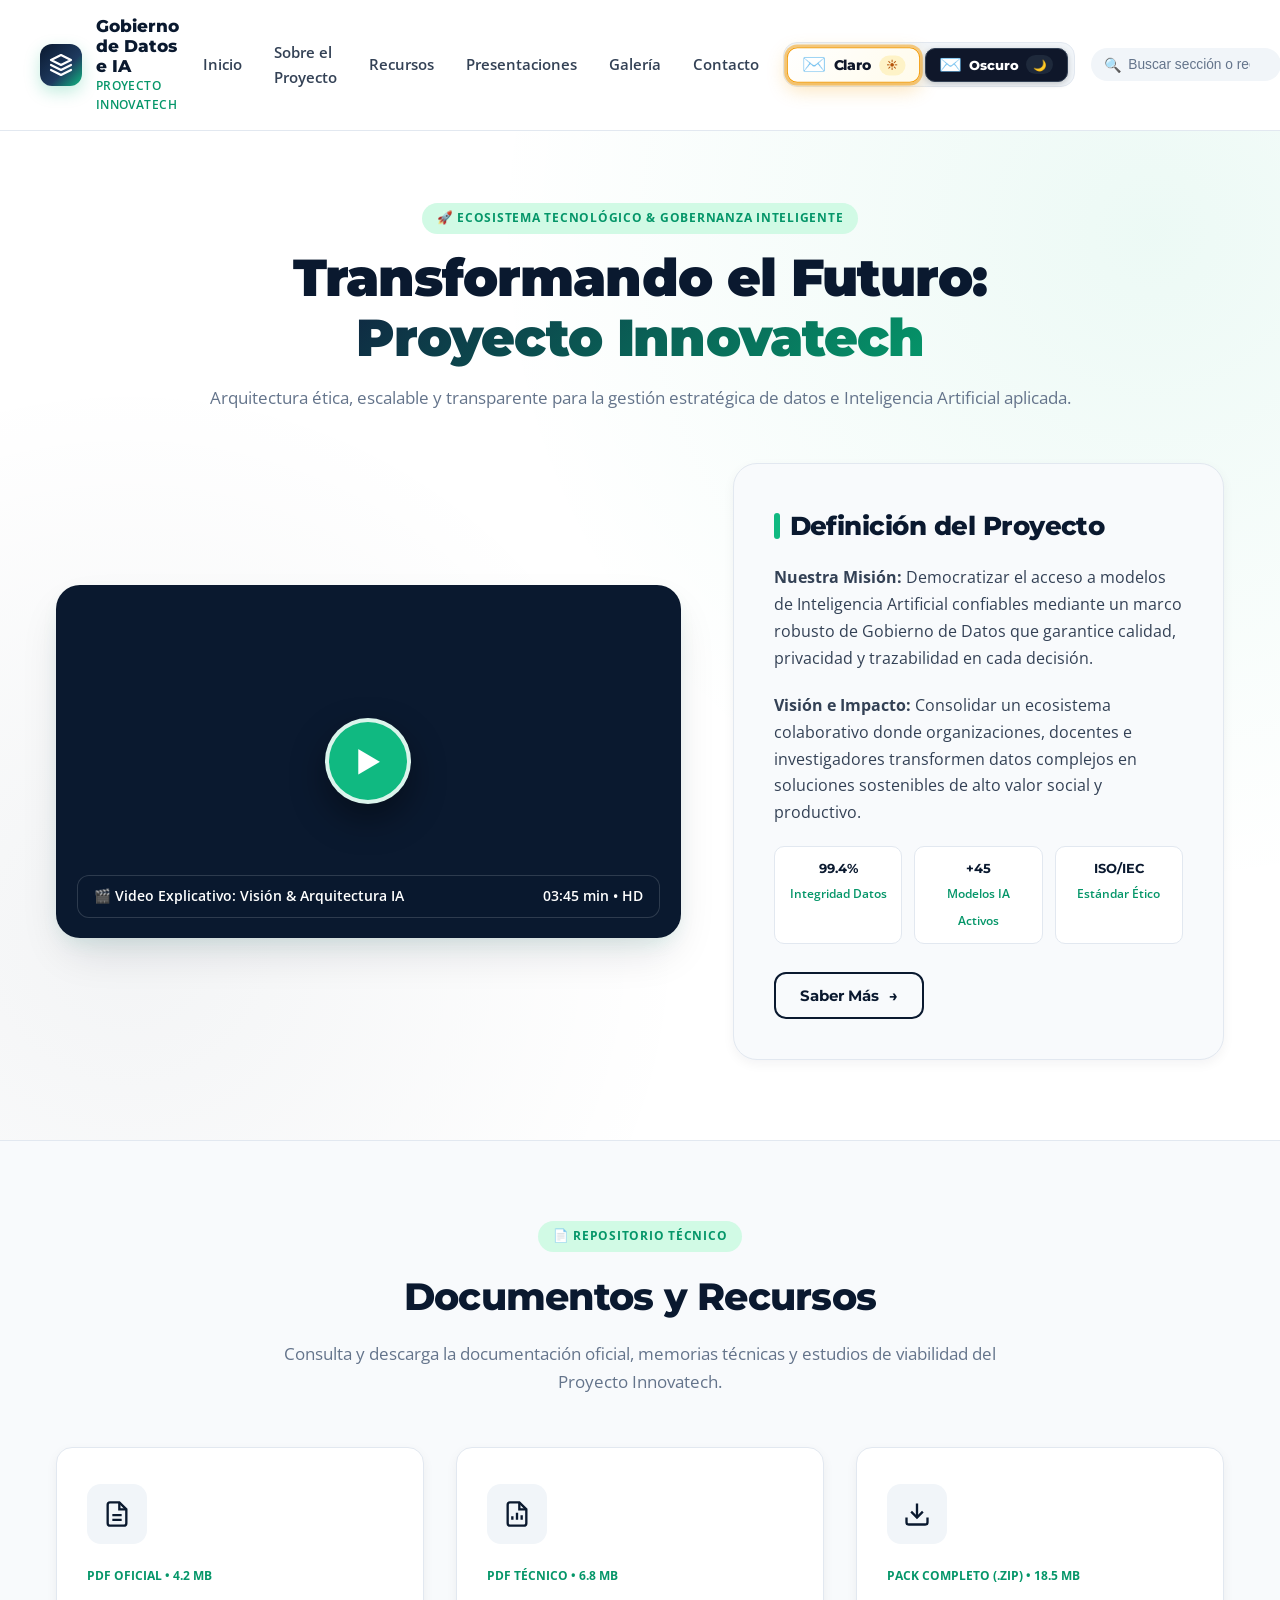
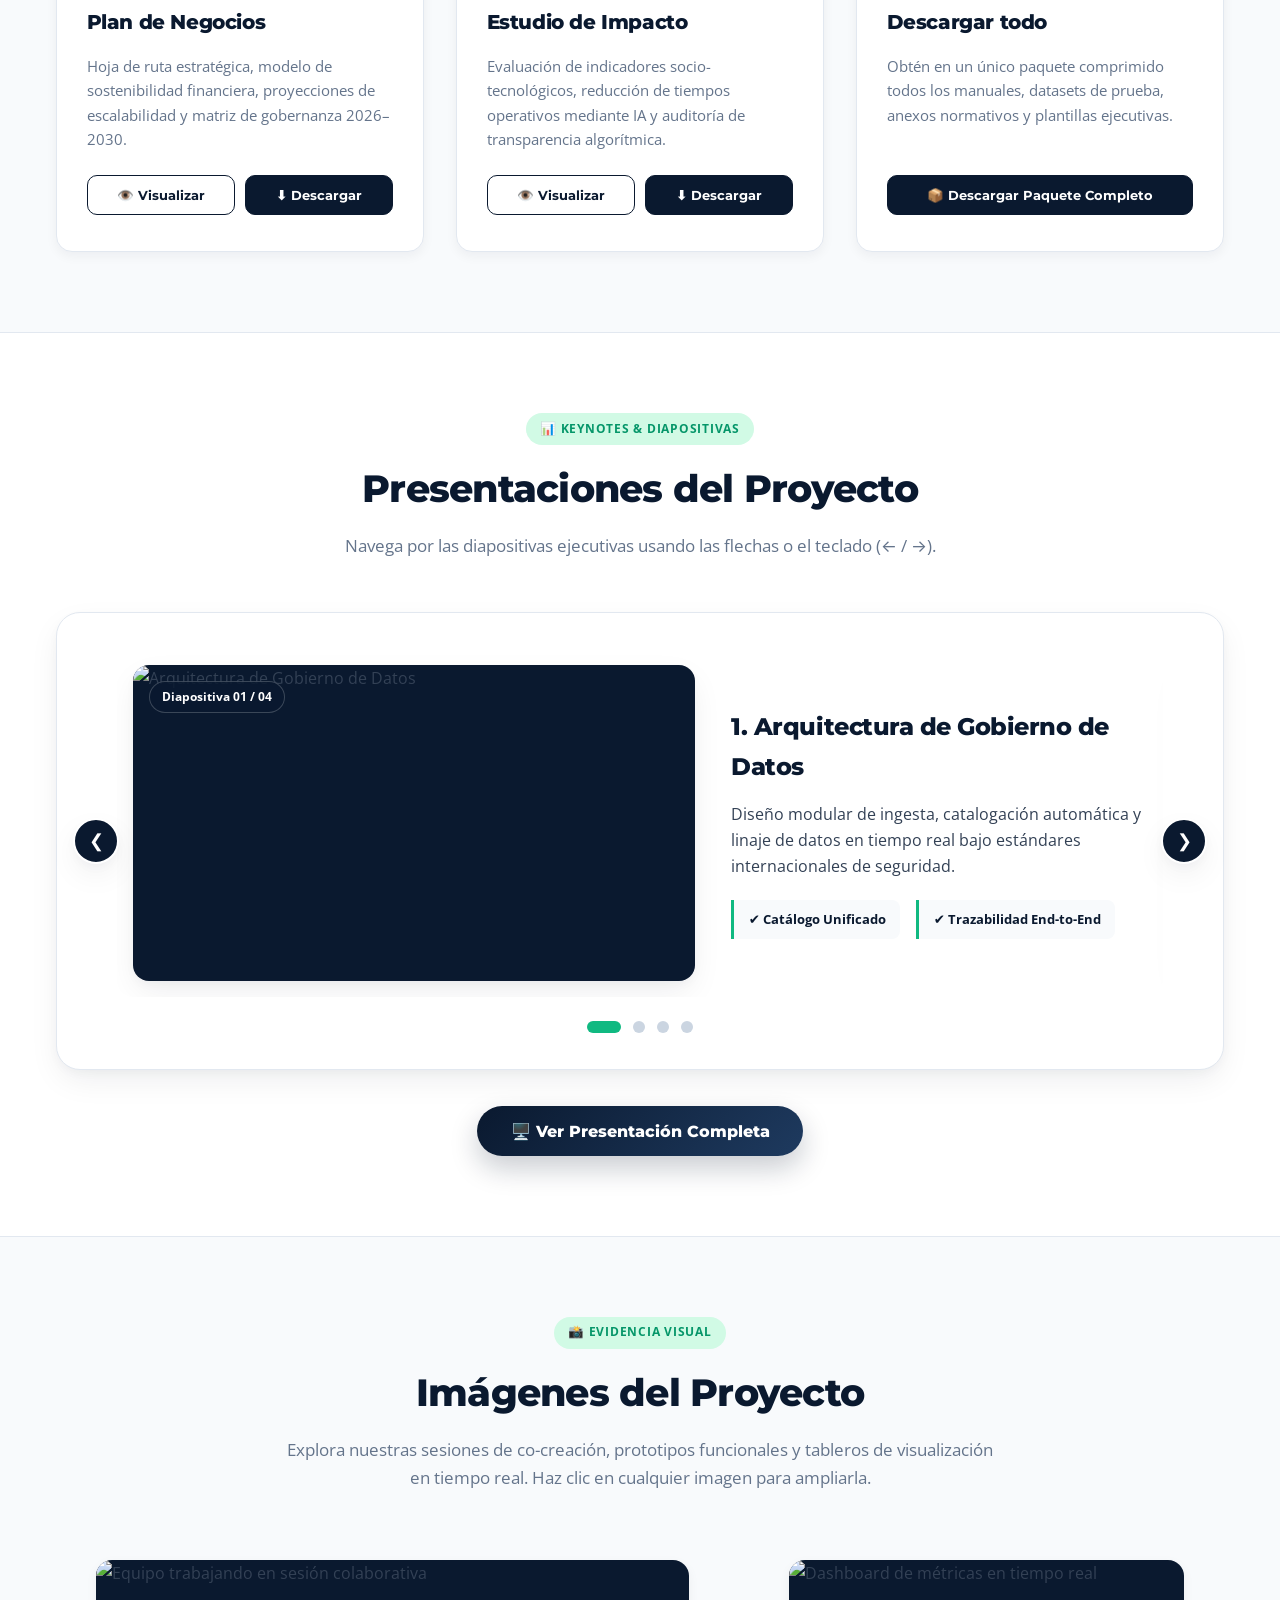
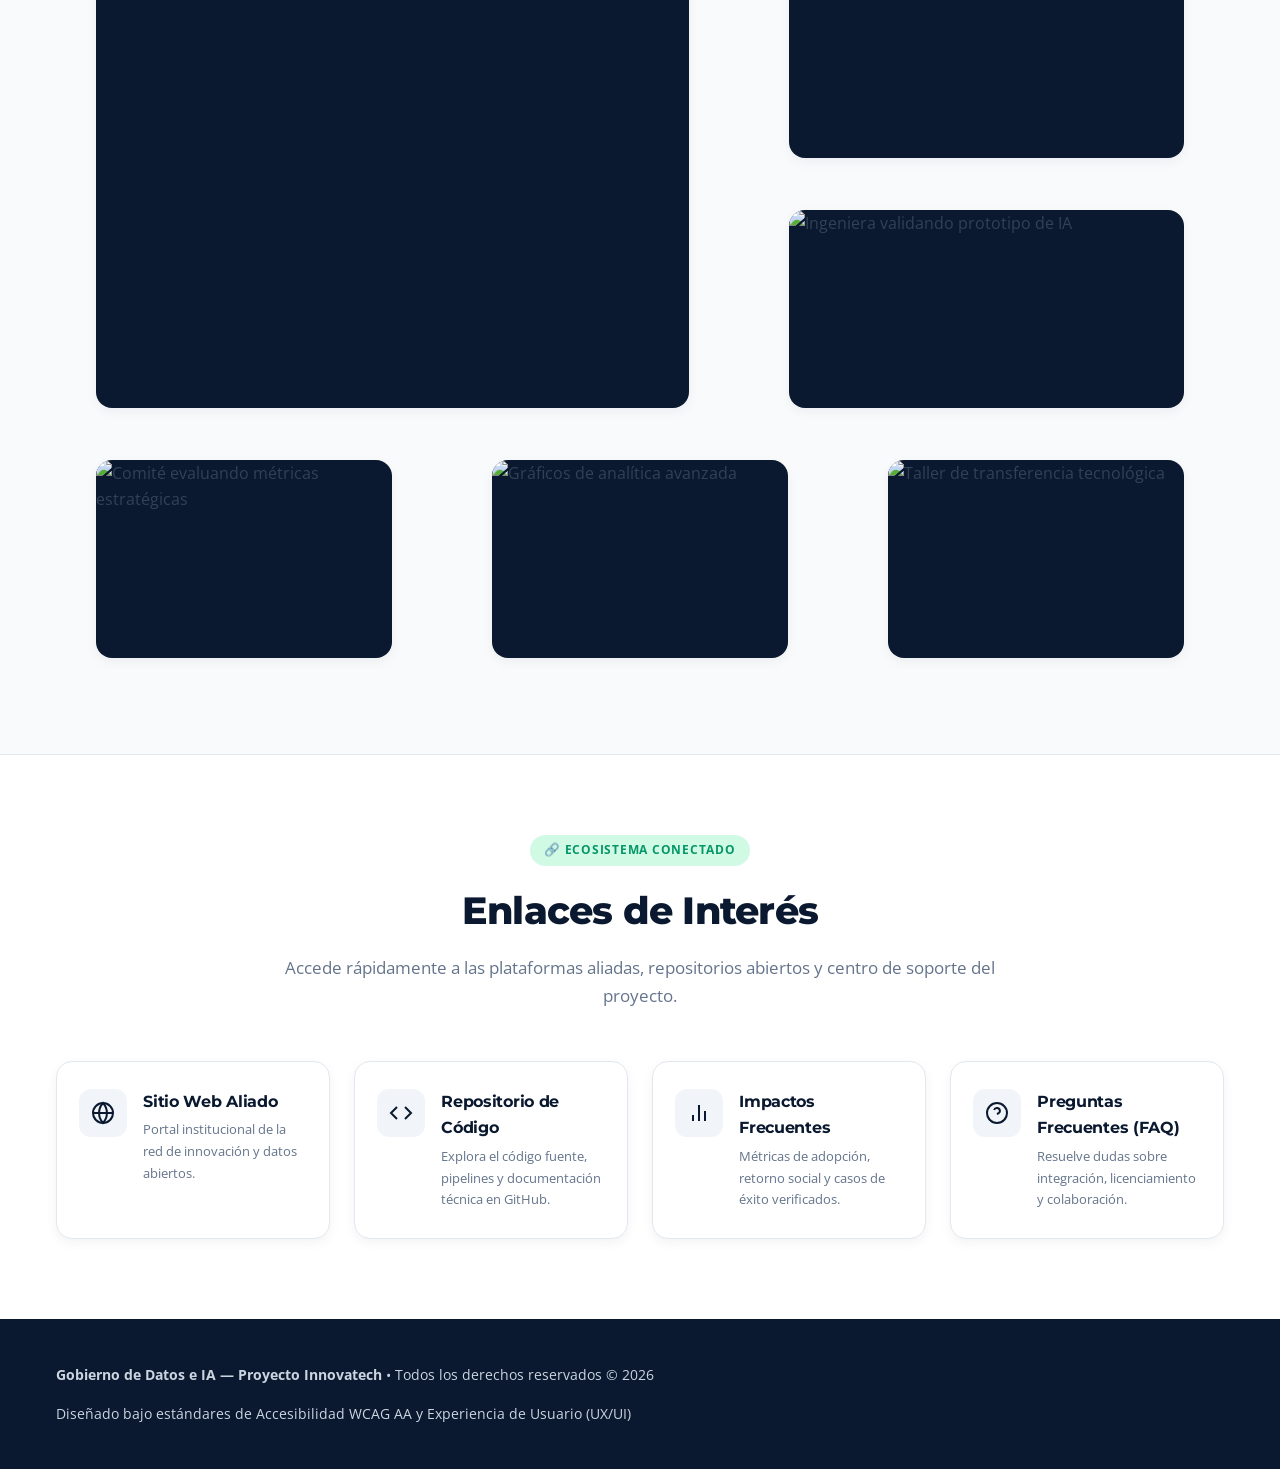
==== commit 4668a08c: "feat: dos sobres interactivos para alternar tema claro u oscuro en la landing page con colores de al" ====
--- a/proyecto-landing.html
+++ b/proyecto-landing.html
@@ -8,7 +8,7 @@
   <link rel="preconnect" href="https://fonts.googleapis.com" />
   <link rel="preconnect" href="https://fonts.gstatic.com" crossorigin />
   <link href="https://fonts.googleapis.com/css2?family=Inter:wght@400;500;600;700;800&family=Montserrat:wght@700;800;900&family=Open+Sans:wght@400;500;600;700&display=swap" rel="stylesheet" />
-  <link rel="stylesheet" href="css/project-landing.css?v=20261012t" />
+  <link rel="stylesheet" href="css/project-landing.css?v=20261013a" />
   <style>
     html {
       scroll-behavior: smooth;
@@ -17,6 +17,11 @@
       margin: 0;
       background-color: #f8fafc;
       color: #334155;
+      transition: background-color 0.3s ease, color 0.3s ease;
+    }
+    body[data-theme="dark"] {
+      background-color: #070d18;
+      color: #e2e8f0;
     }
     .plp-wrapper {
       border-radius: 0;
@@ -68,8 +73,22 @@
         <a href="#contacto" class="plp-nav-link">Contacto</a>
       </nav>
 
-      <!-- Derecha: Buscador funcional discreto + Botón CTA -->
+      <!-- Derecha: Buscador funcional discreto + Dos sobres de tema + Botón CTA -->
       <div class="plp-header-right">
+        <!-- Dos sobres interactivos para cambiar a tema claro u oscuro -->
+        <div class="plp-envelopes-control" style="background: var(--plp-bg-subtle); border-color: var(--plp-border);">
+          <button type="button" class="plp-envelope-btn light" onclick="setLandingTheme('light')" title="Poner landing page clara (Sobre Claro)">
+            <span class="plp-envelope-icon">✉️</span>
+            <span class="plp-envelope-hide-mobile">Claro</span>
+            <span class="plp-envelope-badge">☀️</span>
+          </button>
+          <button type="button" class="plp-envelope-btn dark" onclick="setLandingTheme('dark')" title="Poner landing page oscura (Sobre Oscuro)">
+            <span class="plp-envelope-icon">✉️</span>
+            <span class="plp-envelope-hide-mobile">Oscuro</span>
+            <span class="plp-envelope-badge">🌙</span>
+          </button>
+        </div>
+
         <div class="plp-search-box" role="search">
           <span class="plp-search-icon" aria-hidden="true">🔍</span>
           <input
@@ -687,6 +706,24 @@
       });
     });
 
+    // Control de temas mediante los Dos Sobres (Sobre Claro / Sobre Oscuro)
+    function setLandingTheme(theme) {
+      const validTheme = theme === 'dark' ? 'dark' : 'light';
+      localStorage.setItem('mentix_landing_theme', validTheme);
+      const wrapper = document.querySelector('.plp-wrapper');
+      if (wrapper) wrapper.setAttribute('data-theme', validTheme);
+      document.body.setAttribute('data-theme', validTheme);
+      document.body.style.backgroundColor = validTheme === 'dark' ? '#070d18' : '#f8fafc';
+      document.querySelectorAll('.plp-envelope-btn').forEach(btn => {
+        if (btn.classList.contains(validTheme)) btn.classList.add('active');
+        else btn.classList.remove('active');
+      });
+    }
+
+    // Inicializar tema guardado en los dos sobres
+    const initialSavedTheme = localStorage.getItem('mentix_landing_theme') || 'light';
+    setLandingTheme(initialSavedTheme);
+
     // IntersectionObserver para animaciones suaves al hacer scroll
     const observer = new IntersectionObserver(
       (entries) => {
--- a/css/project-landing.css
+++ b/css/project-landing.css
@@ -1185,3 +1185,418 @@
     padding: 1.25rem;
   }
 }
+
+/* ==========================================================================
+   DOS SOBRES (SELECTOR DE TEMA CLARO / OSCURO PARA LA LANDING PAGE)
+   ========================================================================== */
+.plp-envelopes-control {
+  display: inline-flex;
+  align-items: center;
+  background: rgba(15, 23, 42, 0.75);
+  padding: 0.28rem 0.4rem;
+  border-radius: 14px;
+  border: 1.5px solid rgba(255, 255, 255, 0.16);
+  gap: 0.45rem;
+  backdrop-filter: blur(8px);
+  -webkit-backdrop-filter: blur(8px);
+}
+
+.plp-envelopes-title {
+  font-size: 0.76rem;
+  font-weight: 800;
+  text-transform: uppercase;
+  letter-spacing: 0.05em;
+  color: #94a3b8;
+  padding: 0 0.35rem;
+  display: inline-flex;
+  align-items: center;
+  gap: 0.3rem;
+  user-select: none;
+}
+
+.plp-envelope-btn {
+  display: inline-flex;
+  align-items: center;
+  gap: 0.45rem;
+  padding: 0.42rem 0.85rem;
+  border-radius: 10px;
+  border: 1.5px solid transparent;
+  cursor: pointer;
+  font-family: 'Montserrat', 'Inter', sans-serif;
+  font-size: 0.82rem;
+  font-weight: 800;
+  transition: all 0.25s cubic-bezier(0.16, 1, 0.3, 1);
+  position: relative;
+  box-shadow: 0 2px 6px rgba(0, 0, 0, 0.2);
+  white-space: nowrap;
+}
+
+/* Sobre Claro: diseño de sobre postal blanco limpio de alto contraste */
+.plp-envelope-btn.light {
+  background: #ffffff;
+  color: #0f172a;
+  border-color: #cbd5e1;
+}
+
+.plp-envelope-btn.light:hover {
+  background: #f8fafc;
+  transform: translateY(-2px);
+  box-shadow: 0 6px 14px rgba(0, 0, 0, 0.25);
+  border-color: #94a3b8;
+}
+
+.plp-envelope-btn.light.active {
+  border-color: #f59e0b;
+  box-shadow: 0 0 0 2.5px rgba(245, 158, 11, 0.5), 0 6px 18px rgba(245, 158, 11, 0.3);
+  background: linear-gradient(135deg, #ffffff 0%, #fffbeb 100%);
+  color: #0f172a;
+  transform: scale(1.05);
+}
+
+/* Sobre Oscuro: diseño de sobre postal nocturno cyber de alto contraste */
+.plp-envelope-btn.dark {
+  background: #0f172a;
+  color: #ffffff;
+  border-color: #334155;
+}
+
+.plp-envelope-btn.dark:hover {
+  background: #1e293b;
+  transform: translateY(-2px);
+  box-shadow: 0 6px 14px rgba(0, 245, 212, 0.25);
+  border-color: #00f5d4;
+}
+
+.plp-envelope-btn.dark.active {
+  border-color: #00f5d4;
+  box-shadow: 0 0 0 2.5px rgba(0, 245, 212, 0.55), 0 6px 18px rgba(0, 245, 212, 0.35);
+  background: linear-gradient(135deg, #0a192f 0%, #132a42 100%);
+  color: #00f5d4;
+  transform: scale(1.05);
+}
+
+.plp-envelope-icon {
+  font-size: 1.15rem;
+  line-height: 1;
+  display: inline-block;
+  transition: transform 0.25s ease;
+}
+
+.plp-envelope-btn:hover .plp-envelope-icon {
+  transform: scale(1.18) rotate(-6deg);
+}
+
+.plp-envelope-badge {
+  font-size: 0.68rem;
+  padding: 0.15rem 0.4rem;
+  border-radius: 999px;
+  font-weight: 800;
+  display: inline-flex;
+  align-items: center;
+  gap: 0.2rem;
+}
+
+.plp-envelope-btn.light .plp-envelope-badge {
+  background: #f1f5f9;
+  color: #334155;
+}
+
+.plp-envelope-btn.light.active .plp-envelope-badge {
+  background: #fef3c7;
+  color: #b45309;
+}
+
+.plp-envelope-btn.dark .plp-envelope-badge {
+  background: #1e293b;
+  color: #94a3b8;
+}
+
+.plp-envelope-btn.dark.active .plp-envelope-badge {
+  background: rgba(0, 245, 212, 0.2);
+  color: #00f5d4;
+}
+
+@media (max-width: 900px) {
+  .plp-envelope-hide-mobile {
+    display: none;
+  }
+}
+
+/* ==========================================================================
+   MODO OSCURO COMPLETO Y DE ALTO CONTRASTE PARA LA LANDING PAGE
+   (COLORES QUE SE VEN CON PERFECTA LEGIBILIDAD)
+   ========================================================================== */
+.plp-wrapper[data-theme="dark"],
+body[data-theme="dark"] .plp-wrapper {
+  --plp-navy-900: #ffffff;
+  --plp-navy-800: #f8fafc;
+  --plp-navy-700: #cbd5e1;
+  --plp-emerald-500: #00f5d4;
+  --plp-emerald-600: #10b981;
+  --plp-emerald-100: rgba(0, 245, 212, 0.18);
+  --plp-bg-white: #0f172a;
+  --plp-bg-light: #070d18;
+  --plp-bg-subtle: #1e293b;
+  --plp-text-main: #ffffff;
+  --plp-text-body: #e2e8f0;
+  --plp-text-muted: #94a3b8;
+  --plp-border: #334155;
+  --plp-shadow-sm: 0 4px 14px rgba(0, 0, 0, 0.6);
+  --plp-shadow-md: 0 12px 30px rgba(0, 0, 0, 0.7);
+  --plp-shadow-lg: 0 20px 50px rgba(0, 0, 0, 0.85);
+
+  background-color: #070d18;
+  color: #e2e8f0;
+  border: 1px solid #1e293b;
+}
+
+.plp-wrapper[data-theme="dark"] .plp-header,
+body[data-theme="dark"] .plp-header {
+  background: rgba(11, 19, 36, 0.96);
+  border-bottom: 1px solid rgba(255, 255, 255, 0.14);
+}
+
+.plp-wrapper[data-theme="dark"] .plp-brand-title,
+body[data-theme="dark"] .plp-brand-title {
+  color: #ffffff;
+}
+
+.plp-wrapper[data-theme="dark"] .plp-brand-subtitle,
+body[data-theme="dark"] .plp-brand-subtitle {
+  color: #00f5d4;
+}
+
+.plp-wrapper[data-theme="dark"] .plp-nav-link,
+body[data-theme="dark"] .plp-nav-link {
+  color: #e2e8f0;
+}
+
+.plp-wrapper[data-theme="dark"] .plp-nav-link:hover,
+body[data-theme="dark"] .plp-nav-link:hover {
+  color: #00f5d4;
+}
+
+.plp-wrapper[data-theme="dark"] .plp-search-input,
+body[data-theme="dark"] .plp-search-input {
+  background: #1e293b;
+  color: #ffffff;
+  border: 1.5px solid #334155;
+}
+
+.plp-wrapper[data-theme="dark"] .plp-search-input::placeholder,
+body[data-theme="dark"] .plp-search-input::placeholder {
+  color: #94a3b8;
+}
+
+.plp-wrapper[data-theme="dark"] .plp-search-input:focus,
+body[data-theme="dark"] .plp-search-input:focus {
+  border-color: #00f5d4;
+  background: #132038;
+}
+
+.plp-wrapper[data-theme="dark"] .plp-cta-btn,
+body[data-theme="dark"] .plp-cta-btn {
+  background: linear-gradient(135deg, #00f5d4 0%, #10b981 100%);
+  color: #070d18;
+  border-color: #00f5d4;
+  box-shadow: 0 4px 18px rgba(0, 245, 212, 0.4);
+}
+
+.plp-wrapper[data-theme="dark"] .plp-cta-btn:hover,
+body[data-theme="dark"] .plp-cta-btn:hover {
+  transform: translateY(-2px);
+  box-shadow: 0 8px 24px rgba(0, 245, 212, 0.55);
+}
+
+.plp-wrapper[data-theme="dark"] .plp-hero,
+body[data-theme="dark"] .plp-hero {
+  background: radial-gradient(circle at 90% 10%, rgba(0, 245, 212, 0.14) 0%, transparent 55%),
+              radial-gradient(circle at 10% 80%, rgba(30, 58, 95, 0.3) 0%, transparent 50%),
+              #070d18;
+}
+
+.plp-wrapper[data-theme="dark"] .plp-hero-main-title,
+body[data-theme="dark"] .plp-hero-main-title {
+  color: #ffffff;
+}
+
+.plp-wrapper[data-theme="dark"] .plp-hero-main-title span,
+body[data-theme="dark"] .plp-hero-main-title span {
+  background: linear-gradient(135deg, #00f5d4, #38bdf8);
+  -webkit-background-clip: text;
+  -webkit-text-fill-color: transparent;
+}
+
+.plp-wrapper[data-theme="dark"] .plp-section-subtitle,
+body[data-theme="dark"] .plp-section-subtitle {
+  color: #cbd5e1;
+}
+
+.plp-wrapper[data-theme="dark"] .plp-hero-definition,
+body[data-theme="dark"] .plp-hero-definition {
+  background: #0f172a;
+  border-color: #334155;
+  box-shadow: 0 10px 30px rgba(0, 0, 0, 0.5);
+}
+
+.plp-wrapper[data-theme="dark"] .plp-hero-def-title,
+body[data-theme="dark"] .plp-hero-def-title {
+  color: #ffffff;
+}
+
+.plp-wrapper[data-theme="dark"] .plp-hero-def-text,
+body[data-theme="dark"] .plp-hero-def-text {
+  color: #e2e8f0;
+}
+
+.plp-wrapper[data-theme="dark"] .plp-pillar-chip,
+body[data-theme="dark"] .plp-pillar-chip {
+  background: #1e293b;
+  border-color: #334155;
+}
+
+.plp-wrapper[data-theme="dark"] .plp-pillar-chip strong,
+body[data-theme="dark"] .plp-pillar-chip strong {
+  color: #ffffff;
+}
+
+.plp-wrapper[data-theme="dark"] .plp-pillar-chip span,
+body[data-theme="dark"] .plp-pillar-chip span {
+  color: #00f5d4;
+}
+
+.plp-wrapper[data-theme="dark"] .plp-btn-secondary,
+body[data-theme="dark"] .plp-btn-secondary {
+  color: #00f5d4;
+  border-color: #00f5d4;
+}
+
+.plp-wrapper[data-theme="dark"] .plp-btn-secondary:hover,
+body[data-theme="dark"] .plp-btn-secondary:hover {
+  background: #00f5d4;
+  color: #070d18;
+}
+
+.plp-wrapper[data-theme="dark"] .plp-section-alt,
+body[data-theme="dark"] .plp-section-alt {
+  background-color: #09101d;
+  border-color: #1e293b;
+}
+
+.plp-wrapper[data-theme="dark"] .plp-section-title,
+body[data-theme="dark"] .plp-section-title {
+  color: #ffffff;
+}
+
+.plp-wrapper[data-theme="dark"] .plp-doc-card,
+body[data-theme="dark"] .plp-doc-card {
+  background: #0f172a;
+  border-color: #334155;
+}
+
+.plp-wrapper[data-theme="dark"] .plp-doc-title,
+body[data-theme="dark"] .plp-doc-title {
+  color: #ffffff;
+}
+
+.plp-wrapper[data-theme="dark"] .plp-doc-desc,
+body[data-theme="dark"] .plp-doc-desc {
+  color: #cbd5e1;
+}
+
+.plp-wrapper[data-theme="dark"] .plp-doc-meta,
+body[data-theme="dark"] .plp-doc-meta {
+  color: #00f5d4;
+}
+
+.plp-wrapper[data-theme="dark"] .plp-doc-icon-wrap,
+body[data-theme="dark"] .plp-doc-icon-wrap {
+  background: #1e293b;
+  color: #00f5d4;
+}
+
+.plp-wrapper[data-theme="dark"] .plp-doc-btn.outline,
+body[data-theme="dark"] .plp-doc-btn.outline {
+  border-color: #334155;
+  color: #e2e8f0;
+}
+
+.plp-wrapper[data-theme="dark"] .plp-doc-btn.outline:hover,
+body[data-theme="dark"] .plp-doc-btn.outline:hover {
+  background: #00f5d4;
+  border-color: #00f5d4;
+  color: #070d18;
+}
+
+.plp-wrapper[data-theme="dark"] .plp-doc-btn:not(.outline),
+body[data-theme="dark"] .plp-doc-btn:not(.outline) {
+  background: #1e293b;
+  border-color: #334155;
+  color: #ffffff;
+}
+
+.plp-wrapper[data-theme="dark"] .plp-doc-btn:not(.outline):hover,
+body[data-theme="dark"] .plp-doc-btn:not(.outline):hover {
+  background: #00f5d4;
+  border-color: #00f5d4;
+  color: #070d18;
+}
+
+.plp-wrapper[data-theme="dark"] .plp-carousel-container,
+body[data-theme="dark"] .plp-carousel-container {
+  background: #0f172a;
+  border-color: #334155;
+}
+
+.plp-wrapper[data-theme="dark"] .plp-slide-info h3,
+body[data-theme="dark"] .plp-slide-info h3 {
+  color: #ffffff;
+}
+
+.plp-wrapper[data-theme="dark"] .plp-slide-info p,
+body[data-theme="dark"] .plp-slide-info p {
+  color: #cbd5e1;
+}
+
+.plp-wrapper[data-theme="dark"] .plp-slide-kpi,
+body[data-theme="dark"] .plp-slide-kpi {
+  background: #1e293b;
+  color: #ffffff;
+  border-left-color: #00f5d4;
+}
+
+.plp-wrapper[data-theme="dark"] .plp-link-card,
+body[data-theme="dark"] .plp-link-card {
+  background: #0f172a;
+  border-color: #334155;
+}
+
+.plp-wrapper[data-theme="dark"] .plp-link-title,
+body[data-theme="dark"] .plp-link-title {
+  color: #ffffff;
+}
+
+.plp-wrapper[data-theme="dark"] .plp-link-desc,
+body[data-theme="dark"] .plp-link-desc {
+  color: #94a3b8;
+}
+
+.plp-wrapper[data-theme="dark"] .plp-link-icon,
+body[data-theme="dark"] .plp-link-icon {
+  background: #1e293b;
+  color: #00f5d4;
+}
+
+.plp-wrapper[data-theme="dark"] .plp-footer,
+body[data-theme="dark"] .plp-footer {
+  background: #050a14;
+  border-top: 1px solid #1e293b;
+  color: #94a3b8;
+}
+
+.plp-wrapper[data-theme="dark"] .plp-lightbox-content,
+body[data-theme="dark"] .plp-lightbox-content {
+  background: #0f172a;
+  border: 1px solid #334155;
+  color: #ffffff;
+}
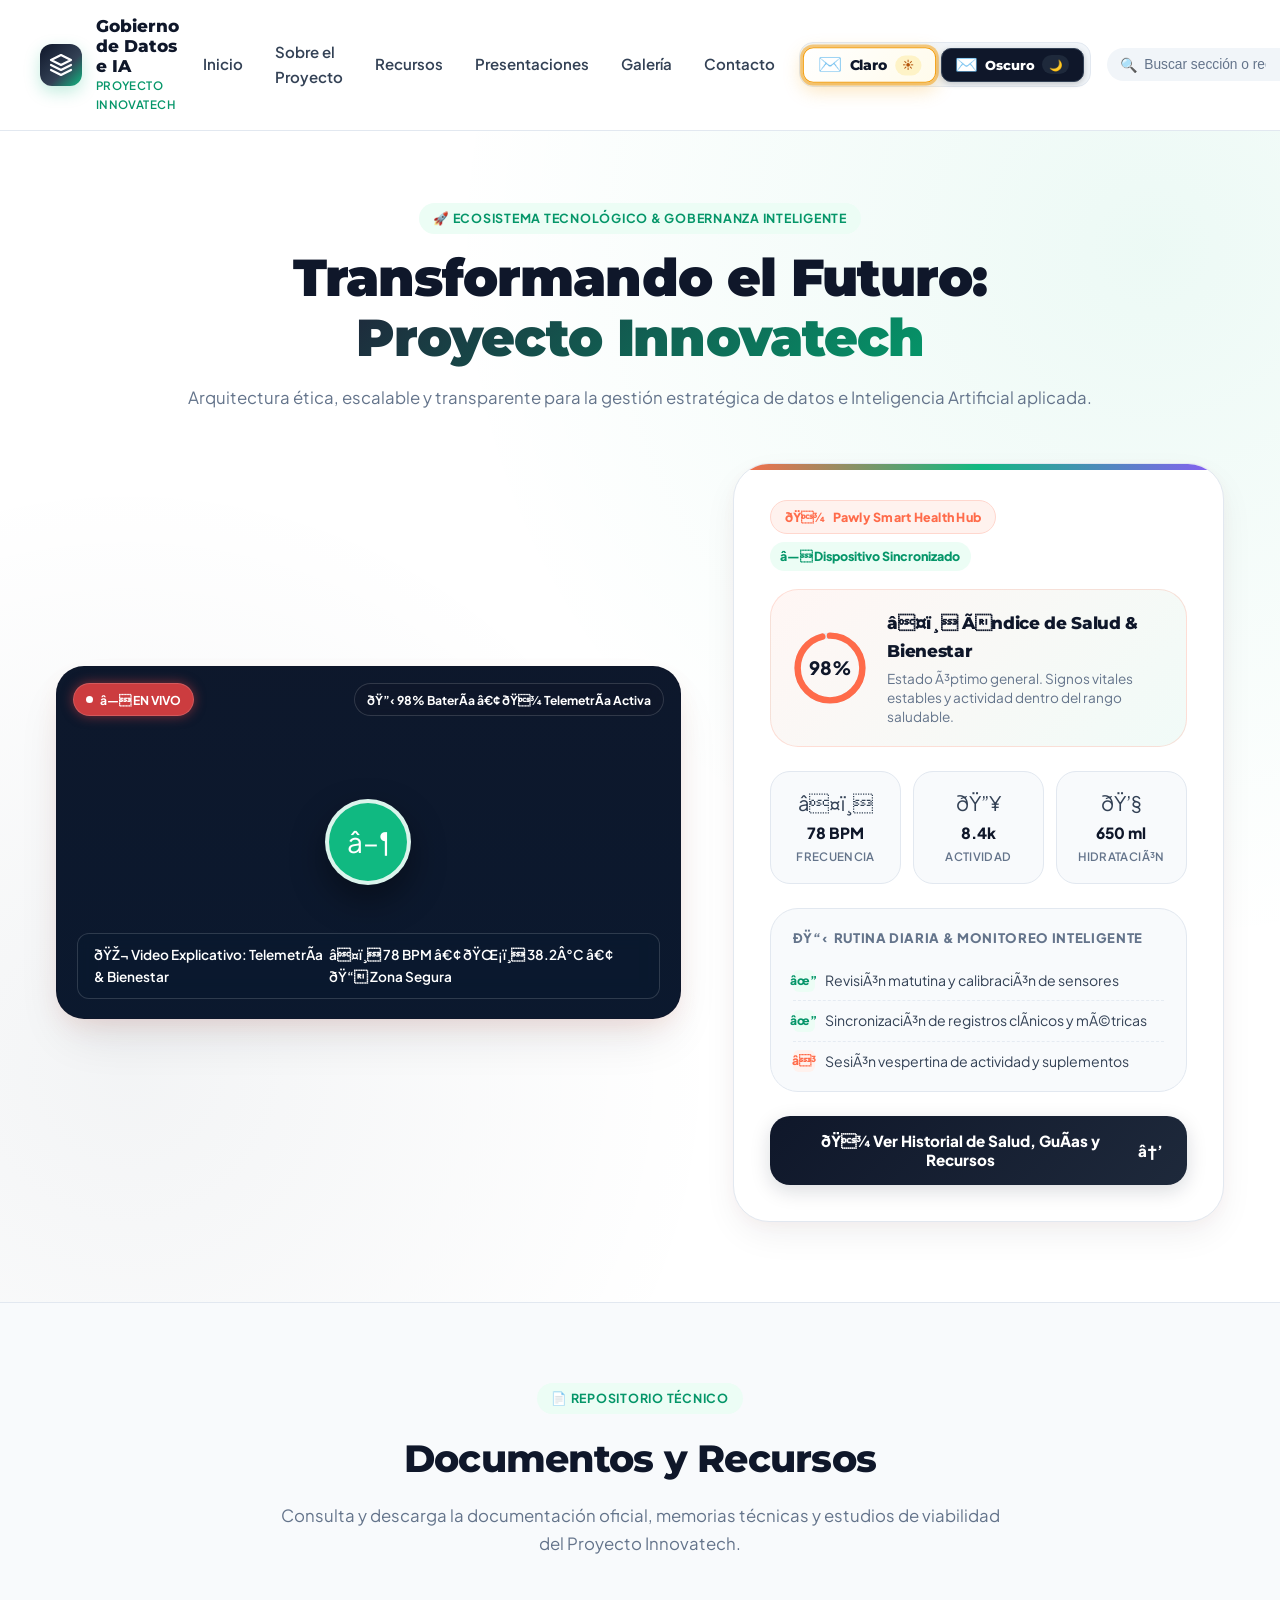
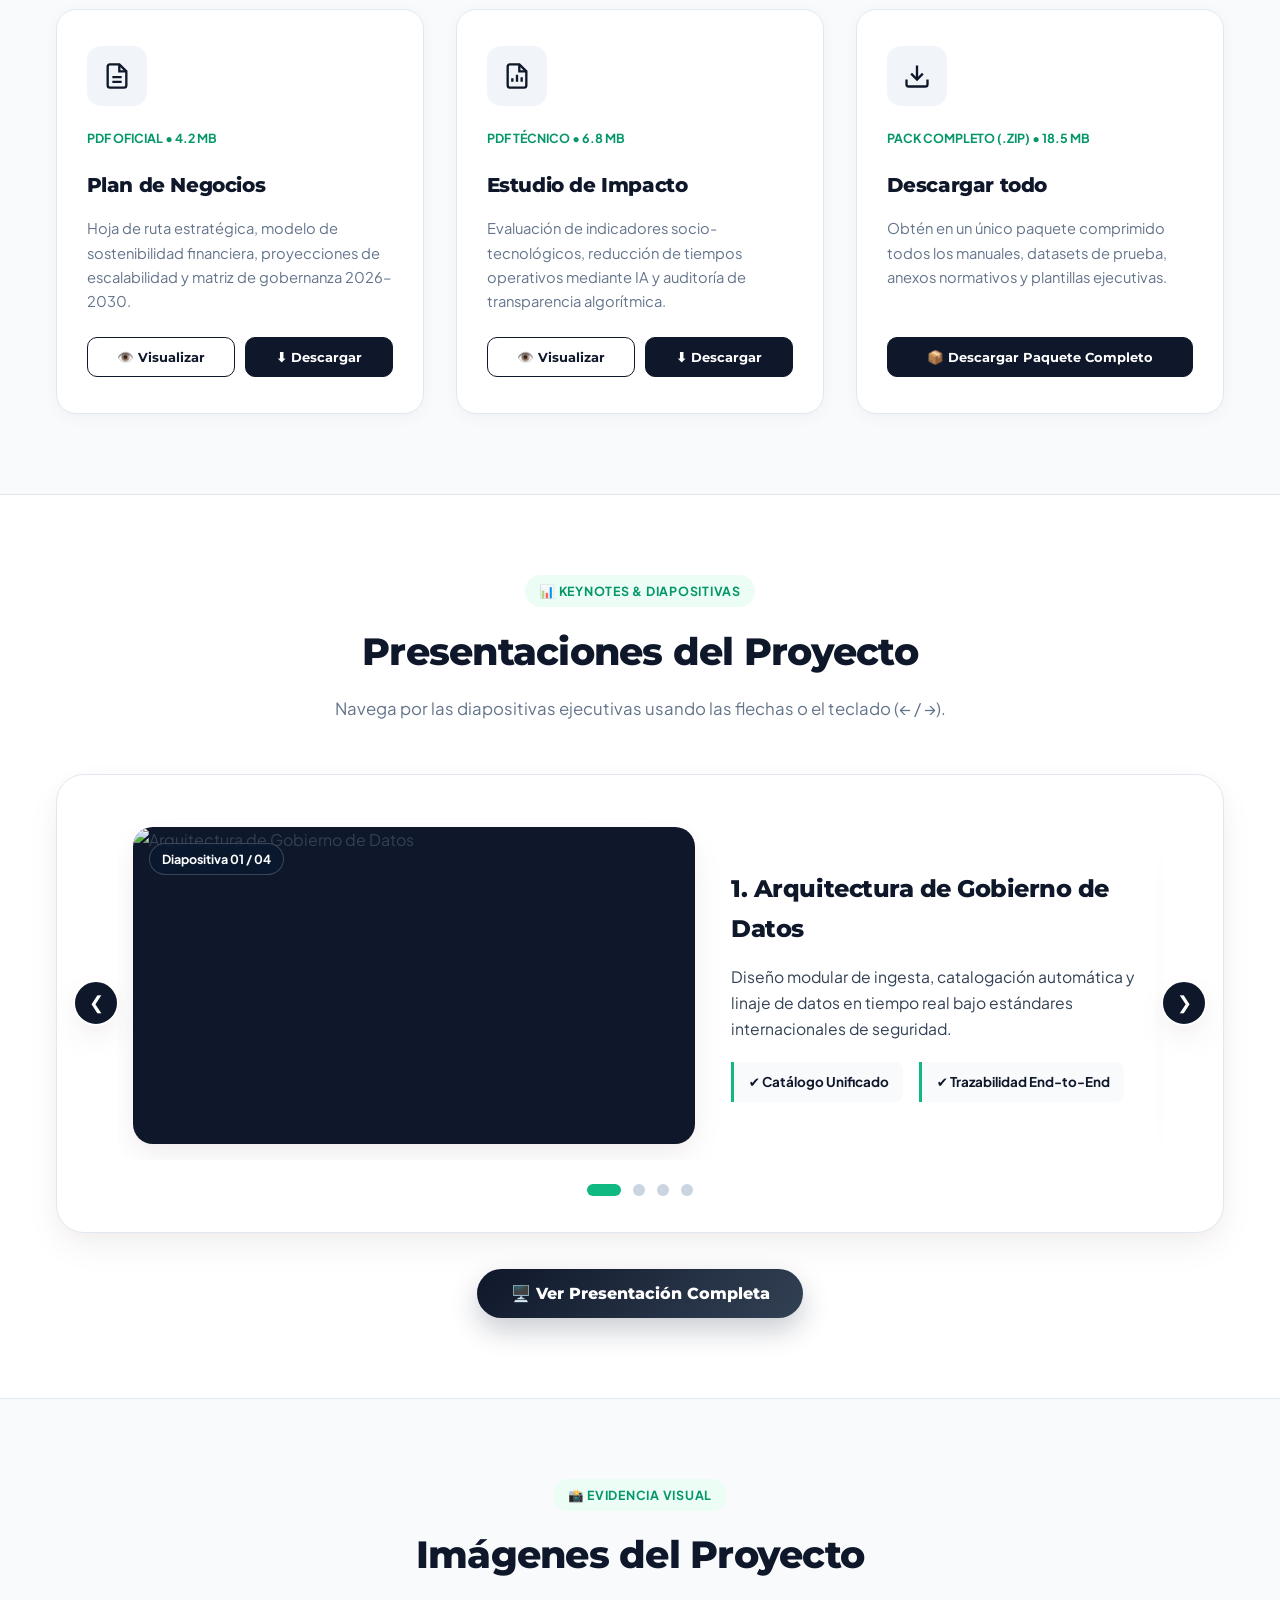
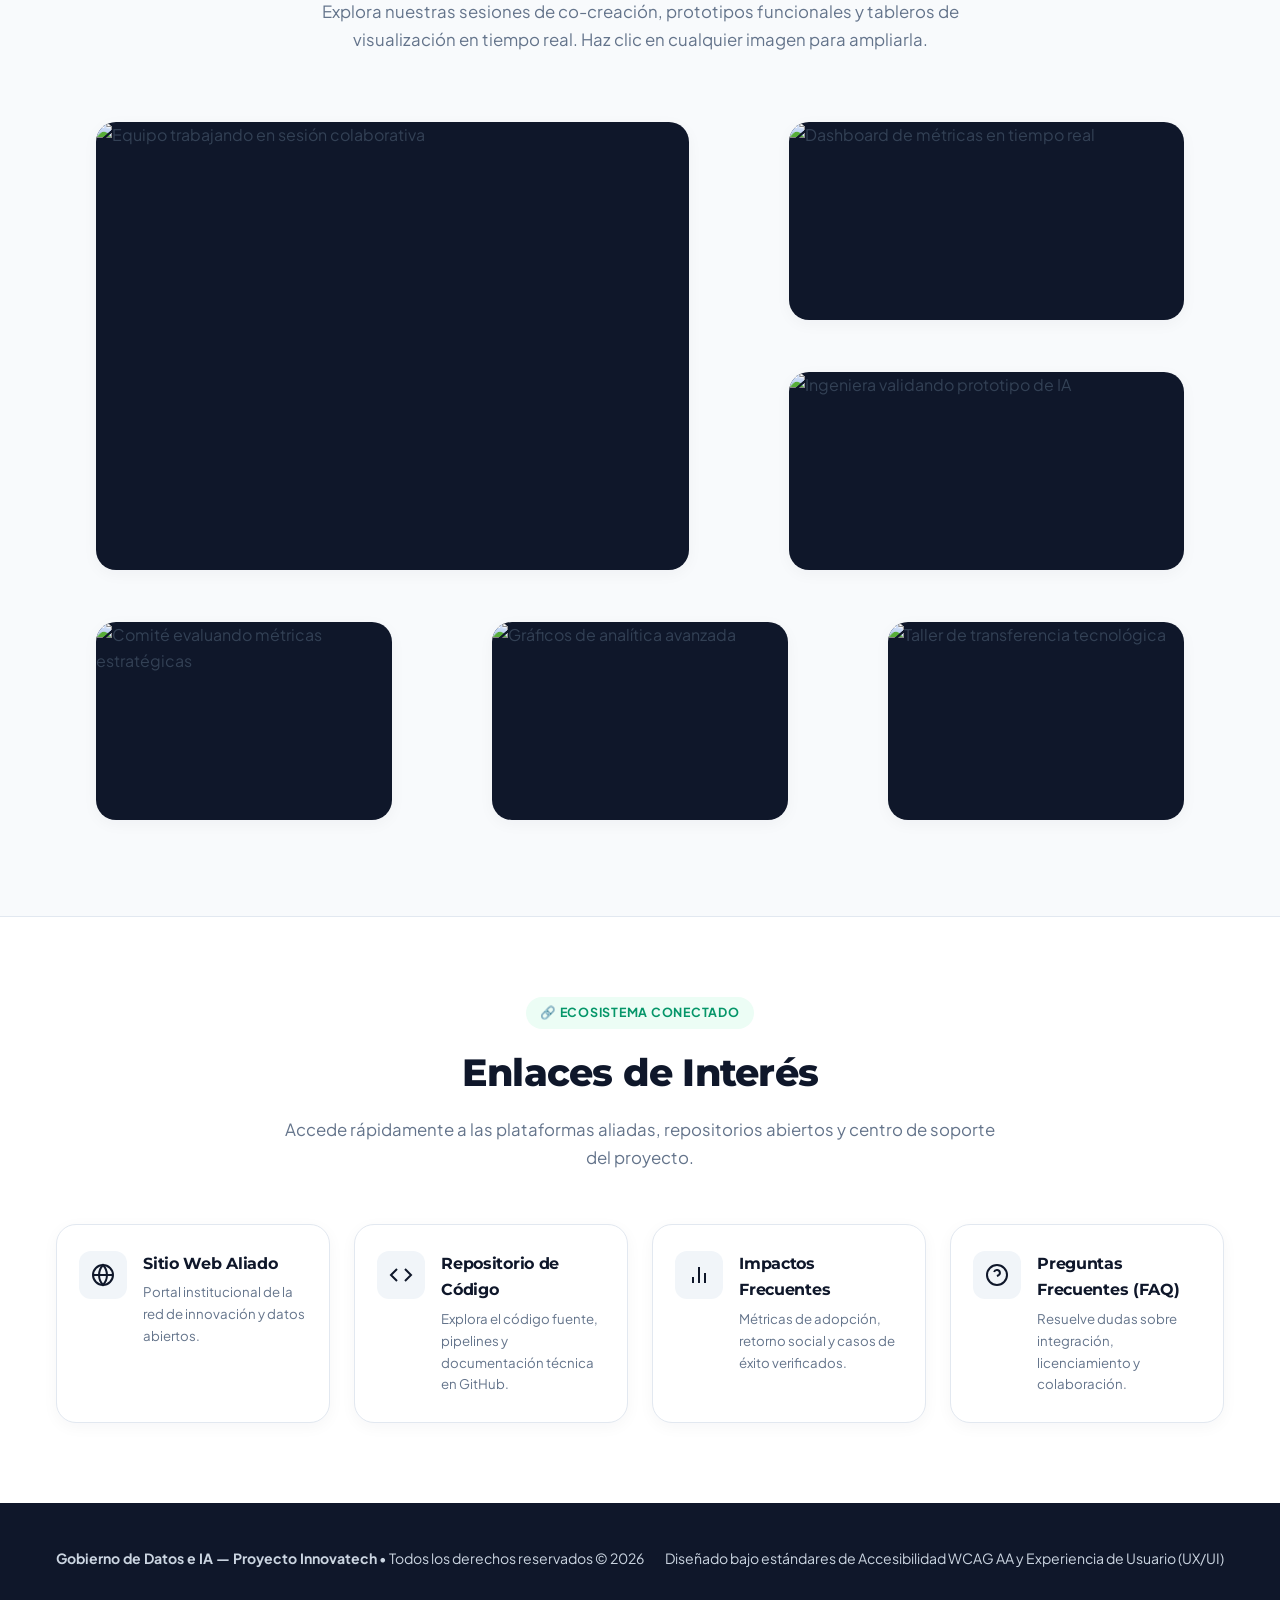
==== commit c93024a7: "design: Rediseño visual de Landing Page al estilo Pawly Smart Pet Care & Health Monitoring Dashboard" ====
--- a/proyecto-landing.html
+++ b/proyecto-landing.html
@@ -121,58 +121,102 @@
         </div>
 
         <div class="plp-hero-grid">
-          <!-- Columna Izquierda: Video Explicativo con Miniatura y Botón Play -->
-          <div class="plp-video-card" id="hero-video-container" aria-label="Reproductor de video explicativo del proyecto">
+          <!-- Columna Izquierda: Video / Stream estilo Pawly Smart Care HUD -->
+          <div class="plp-video-card" id="hero-video-container" aria-label="Smart Pet Care & Health Stream">
+            <!-- Barra HUD Superior de TelemetrÃ­a estilo Pawly -->
+            <div class="plp-hud-stream-bar">
+              <span class="plp-hud-chip live">â— EN VIVO</span>
+              <span class="plp-hud-chip">ðŸ”‹ 98% BaterÃ­a â€¢ ðŸ¾ TelemetrÃ­a Activa</span>
+            </div>
+
             <div
               class="plp-video-poster"
               style="background-image: url('https://images.unsplash.com/photo-1551434678-e076c223a692?auto=format&fit=crop&w=1200&q=80');"
               onclick="playHeroVideo()"
               role="button"
               tabindex="0"
-              aria-label="Reproducir video explicativo de Proyecto Innovatech"
+              aria-label="Reproducir video de telemetrÃ­a y salud"
               onkeydown="if(event.key==='Enter'||event.key===' ') playHeroVideo();"
             >
-              <div class="plp-play-btn" aria-hidden="true">▶</div>
+              <div class="plp-play-btn" aria-hidden="true">â–¶</div>
               <div class="plp-video-caption">
-                <span>🎬 Video Explicativo: Visión & Arquitectura IA</span>
-                <span>03:45 min • HD</span>
+                <span>ðŸŽ¬ Video Explicativo: TelemetrÃ­a & Bienestar</span>
+                <span>â¤ï¸ 78 BPM â€¢ ðŸŒ¡ï¸ 38.2Â°C â€¢ ðŸ“ Zona Segura</span>
               </div>
             </div>
           </div>
 
-          <!-- Columna Derecha: Definición del Proyecto -->
-          <article class="plp-hero-definition">
-            <h2 class="plp-hero-def-title">Definición del Proyecto</h2>
-            <p class="plp-hero-def-text">
-              <strong>Nuestra Misión:</strong> Democratizar el acceso a modelos de Inteligencia Artificial confiables mediante un marco robusto de Gobierno de Datos que garantice calidad, privacidad y trazabilidad en cada decisión.
-            </p>
-            <p class="plp-hero-def-text">
-              <strong>Visión e Impacto:</strong> Consolidar un ecosistema colaborativo donde organizaciones, docentes e investigadores transformen datos complejos en soluciones sostenibles de alto valor social y productivo.
-            </p>
-
-            <div class="plp-hero-pillars" aria-label="Pilares del proyecto">
-              <div class="plp-pillar-chip">
-                <strong>99.4%</strong>
-                <span>Integridad Datos</span>
-              </div>
-              <div class="plp-pillar-chip">
-                <strong>+45</strong>
-                <span>Modelos IA Activos</span>
-              </div>
-              <div class="plp-pillar-chip">
-                <strong>ISO/IEC</strong>
-                <span>Estándar Ético</span>
-              </div>
-            </div>
-
-            <button type="button" class="plp-btn-secondary" onclick="document.getElementById('recursos').scrollIntoView({behavior:'smooth'})">
-              <span>Saber Más</span>
-              <span class="plp-arrow" aria-hidden="true">→</span>
+          <!-- Columna Derecha: Pawly Smart Care & Health Monitoring Dashboard Hub -->
+          <article class="plp-bento-hero-panel">
+            <div style="display: flex; align-items: center; justify-content: space-between; margin-bottom: 1.15rem; gap: 0.5rem; flex-wrap: wrap;">
+              <span class="plp-pawly-header-badge">
+                <span>ðŸ¾</span> Pawly Smart Health Hub
+              </span>
+              <span style="font-size: 0.78rem; font-weight: 800; color: var(--plp-emerald-600); background: var(--plp-emerald-100); padding: 0.25rem 0.65rem; border-radius: 999px;">
+                â— Dispositivo Sincronizado
+              </span>
+            </div>
+
+            <!-- Score Circular de Vitalidad / Salud estilo Pawly Dribbble -->
+            <div class="plp-vitals-score-row">
+              <div class="plp-vitals-ring-box">
+                <svg viewBox="0 0 80 80">
+                  <circle class="plp-vitals-ring-bg" cx="40" cy="40" r="35"></circle>
+                  <circle class="plp-vitals-ring-fill" cx="40" cy="40" r="35"></circle>
+                </svg>
+                <div class="plp-vitals-ring-text">98%</div>
+              </div>
+              <div class="plp-vitals-score-info">
+                <h4>â¤ï¸ Ãndice de Salud & Bienestar</h4>
+                <p>Estado Ã³ptimo general. Signos vitales estables y actividad dentro del rango saludable.</p>
+              </div>
+            </div>
+
+            <!-- Mini Bento Grid de 3 Indicadores RÃ¡pidos -->
+            <div class="plp-mini-bento-grid">
+              <div class="plp-mini-bento-card">
+                <span class="plp-mini-bento-icon">â¤ï¸</span>
+                <strong class="plp-mini-bento-val">78 BPM</strong>
+                <span class="plp-mini-bento-lbl">Frecuencia</span>
+              </div>
+              <div class="plp-mini-bento-card">
+                <span class="plp-mini-bento-icon">ðŸ”¥</span>
+                <strong class="plp-mini-bento-val">8.4k</strong>
+                <span class="plp-mini-bento-lbl">Actividad</span>
+              </div>
+              <div class="plp-mini-bento-card">
+                <span class="plp-mini-bento-icon">ðŸ’§</span>
+                <strong class="plp-mini-bento-val">650 ml</strong>
+                <span class="plp-mini-bento-lbl">HidrataciÃ³n</span>
+              </div>
+            </div>
+
+            <!-- Rutina Diaria de Cuidados y TelemetrÃ­a -->
+            <div class="plp-care-checklist">
+              <div class="plp-care-check-title">
+                <span>ðŸ“‹</span> Rutina Diaria & Monitoreo Inteligente
+              </div>
+              <div class="plp-care-check-item">
+                <span class="plp-care-check-icon">âœ”</span>
+                <span>RevisiÃ³n matutina y calibraciÃ³n de sensores</span>
+              </div>
+              <div class="plp-care-check-item">
+                <span class="plp-care-check-icon">âœ”</span>
+                <span>SincronizaciÃ³n de registros clÃ­nicos y mÃ©tricas</span>
+              </div>
+              <div class="plp-care-check-item">
+                <span class="plp-care-check-icon pending">â³</span>
+                <span>SesiÃ³n vespertina de actividad y suplementos</span>
+              </div>
+            </div>
+
+            <button type="button" class="plp-pawly-action-btn" onclick="document.getElementById('recursos').scrollIntoView({behavior:'smooth'})">
+              <span>ðŸ¾ Ver Historial de Salud, GuÃ­as y Recursos</span>
+              <span>â†’</span>
             </button>
           </article>
         </div>
       </section>
-
       <!-- ==================================================================
            3. SECCIÓN DE DOCUMENTOS Y RECURSOS (CARDS INTERACTIVOS)
            ================================================================== -->
@@ -736,6 +780,129 @@
       { threshold: 0.12 }
     );
     document.querySelectorAll('.reveal-on-scroll').forEach((el) => observer.observe(el));
+
+    // HidrataciÃ³n dinÃ¡mica si se accede con ?id=..., ?slug=... o mentix_active_landing_project
+    (function hydrateFromActiveProject() {
+      try {
+        let activeProject = null;
+        const params = new URLSearchParams(window.location.search);
+        const reqId = params.get('id');
+        const reqSlug = params.get('slug');
+
+        const raw = localStorage.getItem('mentix_active_landing_project');
+        if (raw) {
+          try {
+            const p = JSON.parse(raw);
+            if (p && (!reqId || p.id === reqId) && (!reqSlug || p.slug === reqSlug)) {
+              activeProject = p;
+            }
+          } catch (e) {}
+        }
+
+        if (!activeProject && (reqId || reqSlug)) {
+          const stateRaw = localStorage.getItem('mentix_state_backup') || localStorage.getItem('mentix_cloud_challenges');
+          if (stateRaw) {
+            try {
+              const list = JSON.parse(stateRaw);
+              const challenges = Array.isArray(list) ? list : (list.challenges || []);
+              activeProject = challenges.find(c => (reqId && c.id === reqId) || (reqSlug && c.slug === reqSlug));
+            } catch (e) {}
+          }
+        }
+
+        if (!activeProject) return;
+
+        const pub = activeProject.publication || {};
+        const vp = activeProject.valueProposition || {};
+        const vid = activeProject.video || {};
+
+        const brandTitle = (activeProject.categoryName || pub.visibleCategory) || 'Gobierno de Datos e IA';
+        const brandSubtitle = (pub.publicName || activeProject.title) || 'Proyecto';
+        const heroTitle = pub.landingTitle || activeProject.title;
+        const heroSub = pub.publicDescription || activeProject.shortDescription || activeProject.description;
+        const ctaText = pub.ctaText || activeProject.ctaText || vp.visitorAction || 'Unirse / Colaborar';
+        const ctaUrl = pub.ctaUrl || activeProject.ctaUrl || '';
+
+        // TÃ­tulo de la pestaÃ±a
+        if (heroTitle) document.title = `${heroTitle} â€” Gobierno de Datos e IA`;
+
+        // Brand
+        const brandTitleEl = document.querySelector('.plp-brand-title');
+        const brandSubEl = document.querySelector('.plp-brand-subtitle');
+        if (brandTitleEl) brandTitleEl.textContent = brandTitle;
+        if (brandSubEl) brandSubEl.textContent = brandSubtitle;
+
+        // Hero
+        const eyebrowEl = document.querySelector('.plp-eyebrow');
+        if (eyebrowEl && (activeProject.subtitle || activeProject.categoryName)) {
+          eyebrowEl.textContent = activeProject.subtitle || activeProject.categoryName;
+        }
+        const heroTitleEl = document.getElementById('hero-title');
+        if (heroTitleEl && heroTitle) {
+          heroTitleEl.innerHTML = heroTitle;
+        }
+        const heroSubEl = document.querySelector('.plp-hero .plp-section-subtitle');
+        if (heroSubEl && heroSub) {
+          heroSubEl.textContent = heroSub;
+        }
+
+        // Portada / Video
+        const coverPoster = pub.coverImage || activeProject.coverImage || activeProject.banner;
+        const posterEl = document.querySelector('.plp-video-poster');
+        if (posterEl && coverPoster) {
+          posterEl.style.backgroundImage = `url('${coverPoster}')`;
+        }
+        const videoCaptionEl = document.querySelector('.plp-video-caption span:first-child');
+        if (videoCaptionEl) {
+          videoCaptionEl.textContent = `ðŸŽ¬ ${vid.title || (activeProject.title ? 'Video: ' + activeProject.title : 'Video Explicativo')}`;
+        }
+
+        // DefiniciÃ³n
+        const defParas = document.querySelectorAll('.plp-hero-definition .plp-hero-def-text');
+        if (defParas && defParas.length >= 2) {
+          if (activeProject.mainObjective || vp.problemSolved || activeProject.fullDescription) {
+            defParas[0].innerHTML = `<strong>Objetivo y PropÃ³sito:</strong> ${activeProject.mainObjective || vp.problemSolved || activeProject.fullDescription}`;
+          }
+          if (activeProject.userBenefits || vp.resultsOffered || vp.differentiator) {
+            defParas[1].innerHTML = `<strong>Beneficios e Impacto:</strong> ${activeProject.userBenefits || vp.resultsOffered || vp.differentiator}`;
+          }
+        }
+
+        // CTA
+        const ctaBtn = document.querySelector('.plp-cta-btn');
+        if (ctaBtn) {
+          ctaBtn.textContent = ctaText;
+          if (ctaUrl) {
+            ctaBtn.onclick = () => window.open(ctaUrl, '_blank', 'noopener,noreferrer');
+          }
+        }
+
+        // Diapositivas personalizadas si existen
+        if (Array.isArray(activeProject.slides) && activeProject.slides.length > 0) {
+          const track = document.getElementById('plp-carousel-track');
+          if (track) {
+            track.innerHTML = activeProject.slides.map((sl, idx) => `
+              <div class="plp-slide-item">
+                <div class="plp-slide-preview">
+                  <span class="plp-slide-badge">Diapositiva ${String(idx + 1).padStart(2, '0')} / ${String(activeProject.slides.length).padStart(2, '0')}</span>
+                  <img src="${sl.image || sl.mediaUrl || coverPoster}" alt="${sl.title || 'Diapositiva'}" loading="lazy" />
+                </div>
+                <div class="plp-slide-info">
+                  <h3>${idx + 1}. ${sl.title || `Diapositiva ${idx + 1}`}</h3>
+                  <p>${sl.content || sl.text || heroSub}</p>
+                  <div class="plp-slide-kpis">
+                    <span class="plp-slide-kpi">âœ” ${brandSubtitle}</span>
+                    <span class="plp-slide-kpi">âœ” LÃ¡mina ${idx + 1}</span>
+                  </div>
+                </div>
+              </div>
+            `).join('');
+          }
+        }
+      } catch (err) {
+        console.warn('Hydration warning:', err);
+      }
+    })();
   </script>
 </body>
 </html>
--- a/css/project-landing.css
+++ b/css/project-landing.css
@@ -5,31 +5,44 @@
    Tipografías: 'Montserrat' / 'Inter' (Títulos) y 'Open Sans' / 'Roboto' (Texto)
    ========================================================================== */
 
-@import url('https://fonts.googleapis.com/css2?family=Inter:wght@400;500;600;700;800&family=Montserrat:wght@700;800;900&family=Open+Sans:wght@400;500;600;700&display=swap');
-
+@import url('https://fonts.googleapis.com/css2?family=Plus+Jakarta+Sans:wght@400;500;600;700;800;900&family=Montserrat:wght@700;800;900&family=Inter:wght@400;500;600;700;800&display=swap');
+
+/* ==========================================================================
+   PAWLY SMART PET CARE & HEALTH MONITORING DASHBOARD AESTHETICS (NICKELFOX)
+   Paleta: Coral / Sunset (#FF6B4A / #FF7A59), Menta / Salud (#10B981),
+           Lavanda / AI (#8B5CF6), Crema Claro (#FAF8F5 / #F8FAFC) y Pizarra (#0F172A)
+   ========================================================================== */
 .plp-wrapper {
-  --plp-navy-900: #0a192f;
-  --plp-navy-800: #0f2942;
-  --plp-navy-700: #1e3a5f;
+  --plp-coral: #ff6b4a;
+  --plp-coral-hover: #f05533;
+  --plp-coral-light: #fff2ee;
+  --plp-coral-border: #ffd7ce;
+  --plp-navy-900: #0f172a;
+  --plp-navy-800: #1e293b;
+  --plp-navy-700: #334155;
   --plp-emerald-500: #10b981;
   --plp-emerald-600: #059669;
-  --plp-emerald-100: #d1fae5;
+  --plp-emerald-100: #ecfdf5;
+  --plp-lavender-500: #8b5cf6;
+  --plp-lavender-100: #f5f3ff;
   --plp-bg-white: #ffffff;
   --plp-bg-light: #f8fafc;
   --plp-bg-subtle: #f1f5f9;
+  --plp-bg-cream: #faf8f5;
   --plp-text-main: #0f172a;
   --plp-text-body: #334155;
   --plp-text-muted: #64748b;
   --plp-border: #e2e8f0;
-  --plp-shadow-sm: 0 4px 12px rgba(15, 23, 42, 0.05);
-  --plp-shadow-md: 0 12px 32px -4px rgba(15, 23, 42, 0.08), 0 4px 12px -2px rgba(15, 23, 42, 0.04);
-  --plp-shadow-lg: 0 20px 45px -10px rgba(15, 23, 42, 0.14), 0 8px 20px -6px rgba(16, 185, 129, 0.12);
-  --plp-radius-sm: 10px;
-  --plp-radius-md: 16px;
-  --plp-radius-lg: 24px;
+  --plp-shadow-sm: 0 4px 16px rgba(15, 23, 42, 0.04);
+  --plp-shadow-md: 0 14px 36px -4px rgba(15, 23, 42, 0.07), 0 4px 14px -2px rgba(255, 107, 74, 0.05);
+  --plp-shadow-lg: 0 24px 50px -12px rgba(15, 23, 42, 0.12), 0 10px 24px -6px rgba(255, 107, 74, 0.15);
+  --plp-radius-sm: 12px;
+  --plp-radius-md: 20px;
+  --plp-radius-lg: 28px;
+  --plp-radius-xl: 36px;
   --plp-transition: all 0.3s cubic-bezier(0.16, 1, 0.3, 1);
 
-  font-family: 'Open Sans', 'Inter', system-ui, -apple-system, sans-serif;
+  font-family: 'Plus Jakarta Sans', system-ui, -apple-system, sans-serif;
   background-color: var(--plp-bg-white);
   color: var(--plp-text-body);
   line-height: 1.65;
@@ -1600,3 +1613,593 @@
   border: 1px solid #334155;
   color: #ffffff;
 }
+
+
+/* ==========================================================================
+   GOVDATA NEXUS — ASISTENTE INTELIGENTE PARA CREAR PROYECTOS (WIZARD)
+   ========================================================================== */
+.gdn-wizard-shell {
+  --gdn-navy: #0a192f;
+  --gdn-navy-light: #1e3a5f;
+  --gdn-emerald: #10b981;
+  --gdn-emerald-dark: #059669;
+  --gdn-surface: #ffffff;
+  --gdn-bg: #f8fafc;
+  --gdn-subtle: #f1f5f9;
+  --gdn-border: #e2e8f0;
+  --gdn-text: #0f172a;
+  --gdn-text-sec: #475569;
+  --gdn-text-muted: #64748b;
+  font-family: 'Inter', 'Open Sans', system-ui, sans-serif;
+  background: var(--gdn-bg);
+  color: var(--gdn-text);
+  border-radius: 20px;
+  border: 1px solid var(--gdn-border);
+  box-shadow: 0 20px 50px rgba(10, 25, 47, 0.25);
+  overflow: hidden;
+  max-width: 1320px;
+  margin: 0 auto 3rem;
+}
+
+.gdn-wizard-shell[data-theme="dark"] {
+  --gdn-surface: #0f172a;
+  --gdn-bg: #070d18;
+  --gdn-subtle: #1e293b;
+  --gdn-border: #334155;
+  --gdn-text: #f8fafc;
+  --gdn-text-sec: #cbd5e1;
+  --gdn-text-muted: #94a3b8;
+}
+
+.gdn-wizard-topbar {
+  background: #0a192f;
+  color: #ffffff;
+  padding: 0.9rem 1.75rem;
+  display: flex;
+  align-items: center;
+  justify-content: space-between;
+  flex-wrap: wrap;
+  gap: 1rem;
+  border-bottom: 1px solid rgba(255, 255, 255, 0.12);
+}
+
+.gdn-wizard-progress-strip {
+  background: var(--gdn-surface);
+  border-bottom: 1px solid var(--gdn-border);
+  padding: 1rem 1.75rem;
+}
+
+.gdn-steps-nav {
+  display: grid;
+  grid-template-columns: repeat(8, minmax(115px, 1fr));
+  gap: 0.5rem;
+  overflow-x: auto;
+  padding-bottom: 0.25rem;
+}
+
+.gdn-step-pill {
+  display: flex;
+  align-items: center;
+  gap: 0.5rem;
+  padding: 0.55rem 0.7rem;
+  border-radius: 10px;
+  border: 1.5px solid var(--gdn-border);
+  background: var(--gdn-bg);
+  color: var(--gdn-text-sec);
+  font-size: 0.78rem;
+  font-weight: 600;
+  cursor: pointer;
+  transition: all 0.2s ease;
+  text-align: left;
+}
+
+.gdn-step-pill:hover {
+  border-color: var(--gdn-emerald);
+  transform: translateY(-1px);
+}
+
+.gdn-step-pill.active {
+  background: rgba(16, 185, 129, 0.12);
+  border-color: var(--gdn-emerald);
+  color: var(--gdn-text);
+  font-weight: 800;
+}
+
+.gdn-step-pill.completed {
+  border-color: rgba(16, 185, 129, 0.55);
+}
+
+.gdn-step-num {
+  width: 24px;
+  height: 24px;
+  border-radius: 50%;
+  background: var(--gdn-subtle);
+  color: var(--gdn-text);
+  display: inline-flex;
+  align-items: center;
+  justify-content: center;
+  font-size: 0.74rem;
+  font-weight: 800;
+  flex-shrink: 0;
+}
+
+.gdn-step-pill.active .gdn-step-num,
+.gdn-step-pill.completed .gdn-step-num {
+  background: var(--gdn-emerald);
+  color: #ffffff;
+}
+
+.gdn-wizard-body {
+  display: grid;
+  grid-template-columns: minmax(0, 1fr) 350px;
+  gap: 1.75rem;
+  padding: 1.75rem;
+  align-items: start;
+}
+
+.gdn-card {
+  background: var(--gdn-surface);
+  border: 1px solid var(--gdn-border);
+  border-radius: 16px;
+  padding: 1.5rem;
+  margin-bottom: 1.25rem;
+  box-shadow: 0 4px 16px rgba(15, 23, 42, 0.04);
+}
+
+.gdn-question-banner {
+  background: linear-gradient(135deg, rgba(16, 185, 129, 0.1), rgba(10, 25, 47, 0.05));
+  border-left: 4px solid var(--gdn-emerald);
+  border-radius: 12px;
+  padding: 1.1rem 1.35rem;
+  margin-bottom: 1.35rem;
+}
+
+.gdn-field-grid {
+  display: grid;
+  grid-template-columns: repeat(auto-fit, minmax(250px, 1fr));
+  gap: 1rem;
+}
+
+.gdn-field {
+  margin-bottom: 1rem;
+}
+
+.gdn-label {
+  display: flex;
+  align-items: center;
+  justify-content: space-between;
+  font-weight: 700;
+  font-size: 0.86rem;
+  color: var(--gdn-text);
+  margin-bottom: 0.35rem;
+}
+
+.gdn-help {
+  font-size: 0.78rem;
+  color: var(--gdn-text-muted);
+  margin-top: 0.25rem;
+  line-height: 1.4;
+}
+
+.gdn-input,
+.gdn-select,
+.gdn-textarea {
+  width: 100%;
+  box-sizing: border-box;
+  padding: 0.72rem 0.95rem;
+  border-radius: 10px;
+  border: 1.5px solid var(--gdn-border);
+  background: var(--gdn-bg);
+  color: var(--gdn-text);
+  font-size: 0.92rem;
+  font-family: inherit;
+  transition: border-color 0.2s, box-shadow 0.2s;
+}
+
+.gdn-input:focus,
+.gdn-select:focus,
+.gdn-textarea:focus {
+  outline: none;
+  border-color: var(--gdn-emerald);
+  box-shadow: 0 0 0 3px rgba(16, 185, 129, 0.18);
+}
+
+.gdn-dropzone {
+  border: 2px dashed var(--gdn-emerald);
+  background: rgba(16, 185, 129, 0.05);
+  border-radius: 16px;
+  padding: 2rem 1.25rem;
+  text-align: center;
+  cursor: pointer;
+  transition: all 0.2s ease;
+}
+
+.gdn-dropzone:hover,
+.gdn-dropzone.dragover {
+  background: rgba(16, 185, 129, 0.12);
+  transform: scale(1.005);
+}
+
+.gdn-ai-panel {
+  background: var(--gdn-surface);
+  border: 1.5px solid rgba(16, 185, 129, 0.45);
+  border-radius: 16px;
+  padding: 1.25rem;
+  position: sticky;
+  top: 1rem;
+}
+
+.gdn-ai-proposal-box {
+  background: rgba(16, 185, 129, 0.08);
+  border: 1px solid rgba(16, 185, 129, 0.4);
+  border-radius: 12px;
+  padding: 1rem;
+  margin-top: 0.85rem;
+}
+
+.gdn-wizard-footer {
+  background: var(--gdn-surface);
+  border-top: 1px solid var(--gdn-border);
+  padding: 1.1rem 1.75rem;
+  display: flex;
+  align-items: center;
+  justify-content: space-between;
+  flex-wrap: wrap;
+  gap: 0.85rem;
+}
+
+@media (max-width: 992px) {
+  .gdn-wizard-body {
+    grid-template-columns: 1fr;
+    padding: 1.1rem;
+  }
+  .gdn-ai-panel {
+    position: static;
+  }
+  .gdn-steps-nav {
+    grid-template-columns: repeat(4, minmax(120px, 1fr));
+  }
+}
+
+@media (max-width: 600px) {
+  .gdn-steps-nav {
+    grid-template-columns: repeat(2, 1fr);
+  }
+  .gdn-wizard-topbar,
+  .gdn-wizard-progress-strip,
+  .gdn-wizard-footer {
+    padding: 0.85rem 1rem;
+  }
+}
+
+
+/* ==========================================================================
+   PAWLY SMART HEALTH & CARE DASHBOARD WIDGETS
+   ========================================================================== */
+.plp-pawly-header-badge {
+  display: inline-flex;
+  align-items: center;
+  gap: 0.45rem;
+  background: var(--plp-coral-light);
+  color: var(--plp-coral);
+  border: 1px solid var(--plp-coral-border);
+  padding: 0.35rem 0.85rem;
+  border-radius: 999px;
+  font-weight: 800;
+  font-size: 0.78rem;
+  letter-spacing: 0.02em;
+}
+
+.plp-cta-btn {
+  background: linear-gradient(135deg, var(--plp-coral), #ff8466) !important;
+  color: #ffffff !important;
+  border: none !important;
+  box-shadow: 0 6px 20px rgba(255, 107, 74, 0.38) !important;
+  font-family: 'Plus Jakarta Sans', sans-serif !important;
+  font-weight: 800 !important;
+  border-radius: 999px !important;
+  padding: 0.72rem 1.6rem !important;
+  cursor: pointer;
+  transition: var(--plp-transition) !important;
+}
+
+.plp-cta-btn:hover {
+  transform: translateY(-2px) scale(1.02) !important;
+  box-shadow: 0 10px 28px rgba(255, 107, 74, 0.48) !important;
+  background: linear-gradient(135deg, var(--plp-coral-hover), #ff704d) !important;
+}
+
+/* Smart Stream HUD */
+.plp-hud-stream-bar {
+  position: absolute;
+  top: 1rem;
+  left: 1rem;
+  right: 1rem;
+  z-index: 3;
+  display: flex;
+  align-items: center;
+  justify-content: space-between;
+  pointer-events: none;
+}
+
+.plp-hud-chip {
+  background: rgba(15, 23, 42, 0.75);
+  backdrop-filter: blur(8px);
+  color: #ffffff;
+  padding: 0.35rem 0.75rem;
+  border-radius: 999px;
+  font-size: 0.76rem;
+  font-weight: 700;
+  display: inline-flex;
+  align-items: center;
+  gap: 0.45rem;
+  border: 1px solid rgba(255, 255, 255, 0.15);
+}
+
+.plp-hud-chip.live {
+  background: rgba(239, 68, 68, 0.85);
+  box-shadow: 0 0 12px rgba(239, 68, 68, 0.5);
+}
+
+.plp-hud-chip.live::before {
+  content: '';
+  width: 7px;
+  height: 7px;
+  border-radius: 50%;
+  background: #ffffff;
+  animation: plpHudPulse 1.4s infinite;
+}
+
+@keyframes plpHudPulse {
+  0% { opacity: 1; transform: scale(1); }
+  50% { opacity: 0.4; transform: scale(0.8); }
+  100% { opacity: 1; transform: scale(1); }
+}
+
+/* Pawly Bento Diagnostics Hub */
+.plp-bento-hero-panel {
+  background: var(--plp-bg-white);
+  border-radius: var(--plp-radius-xl);
+  padding: 2.25rem;
+  border: 1px solid var(--plp-border);
+  box-shadow: var(--plp-shadow-md);
+  position: relative;
+  overflow: hidden;
+}
+
+.plp-bento-hero-panel::before {
+  content: '';
+  position: absolute;
+  top: 0;
+  left: 0;
+  width: 100%;
+  height: 6px;
+  background: linear-gradient(90deg, var(--plp-coral), var(--plp-emerald-500), var(--plp-lavender-500));
+}
+
+.plp-vitals-score-row {
+  display: flex;
+  align-items: center;
+  gap: 1.25rem;
+  background: linear-gradient(135deg, rgba(255, 107, 74, 0.06), rgba(16, 185, 129, 0.06));
+  border: 1.5px solid rgba(255, 107, 74, 0.18);
+  border-radius: var(--plp-radius-lg);
+  padding: 1.25rem 1.4rem;
+  margin-bottom: 1.5rem;
+}
+
+.plp-vitals-ring-box {
+  position: relative;
+  width: 74px;
+  height: 74px;
+  flex-shrink: 0;
+}
+
+.plp-vitals-ring-box svg {
+  width: 100%;
+  height: 100%;
+  transform: rotate(-90deg);
+}
+
+.plp-vitals-ring-bg {
+  fill: none;
+  stroke: rgba(226, 232, 240, 0.8);
+  stroke-width: 7;
+}
+
+.plp-vitals-ring-fill {
+  fill: none;
+  stroke: var(--plp-coral);
+  stroke-width: 7;
+  stroke-linecap: round;
+  stroke-dasharray: 219.9;
+  stroke-dashoffset: 8.8; /* 96% score */
+  transition: stroke-dashoffset 1.5s ease;
+}
+
+.plp-vitals-ring-text {
+  position: absolute;
+  inset: 0;
+  display: flex;
+  align-items: center;
+  justify-content: center;
+  font-weight: 900;
+  font-size: 1.15rem;
+  color: var(--plp-navy-900);
+}
+
+.plp-vitals-score-info h4 {
+  margin: 0 0 0.2rem;
+  font-size: 1.05rem;
+  font-weight: 800;
+  color: var(--plp-navy-900);
+  display: flex;
+  align-items: center;
+  gap: 0.4rem;
+}
+
+.plp-vitals-score-info p {
+  margin: 0;
+  font-size: 0.85rem;
+  color: var(--plp-text-muted);
+  line-height: 1.4;
+}
+
+/* 3 Mini Bento Stat Cards */
+.plp-mini-bento-grid {
+  display: grid;
+  grid-template-columns: repeat(3, 1fr);
+  gap: 0.75rem;
+  margin-bottom: 1.5rem;
+}
+
+.plp-mini-bento-card {
+  background: var(--plp-bg-light);
+  border: 1px solid var(--plp-border);
+  border-radius: var(--plp-radius-md);
+  padding: 0.9rem 0.8rem;
+  text-align: center;
+  transition: var(--plp-transition);
+}
+
+.plp-mini-bento-card:hover {
+  transform: translateY(-3px);
+  box-shadow: var(--plp-shadow-sm);
+  border-color: var(--plp-coral-border);
+}
+
+.plp-mini-bento-icon {
+  font-size: 1.25rem;
+  margin-bottom: 0.3rem;
+  display: inline-block;
+}
+
+.plp-mini-bento-val {
+  font-size: 0.96rem;
+  font-weight: 900;
+  color: var(--plp-navy-900);
+  display: block;
+  line-height: 1.2;
+}
+
+.plp-mini-bento-lbl {
+  font-size: 0.72rem;
+  color: var(--plp-text-muted);
+  font-weight: 600;
+  text-transform: uppercase;
+  letter-spacing: 0.03em;
+}
+
+/* Pawly Interactive Care Checklist */
+.plp-care-checklist {
+  background: var(--plp-bg-light);
+  border-radius: var(--plp-radius-lg);
+  padding: 1.15rem 1.35rem;
+  margin-bottom: 1.5rem;
+  border: 1px solid var(--plp-border);
+}
+
+.plp-care-check-title {
+  font-size: 0.82rem;
+  font-weight: 800;
+  text-transform: uppercase;
+  letter-spacing: 0.05em;
+  color: var(--plp-text-muted);
+  margin-bottom: 0.75rem;
+  display: flex;
+  align-items: center;
+  gap: 0.4rem;
+}
+
+.plp-care-check-item {
+  display: flex;
+  align-items: center;
+  gap: 0.65rem;
+  padding: 0.5rem 0;
+  font-size: 0.88rem;
+  color: var(--plp-text-body);
+  border-bottom: 1px dashed rgba(226, 232, 240, 0.8);
+}
+
+.plp-care-check-item:last-child {
+  border-bottom: none;
+  padding-bottom: 0;
+}
+
+.plp-care-check-icon {
+  width: 22px;
+  height: 22px;
+  border-radius: 6px;
+  background: var(--plp-emerald-100);
+  color: var(--plp-emerald-600);
+  display: flex;
+  align-items: center;
+  justify-content: center;
+  font-size: 0.75rem;
+  font-weight: 900;
+  flex-shrink: 0;
+}
+
+.plp-care-check-icon.pending {
+  background: var(--plp-coral-light);
+  color: var(--plp-coral);
+}
+
+.plp-pawly-action-btn {
+  width: 100%;
+  background: linear-gradient(135deg, var(--plp-navy-900), #1e293b);
+  color: #ffffff;
+  border: none;
+  font-family: 'Plus Jakarta Sans', sans-serif;
+  font-weight: 800;
+  font-size: 0.95rem;
+  padding: 0.95rem 1.5rem;
+  border-radius: var(--plp-radius-md);
+  cursor: pointer;
+  display: flex;
+  align-items: center;
+  justify-content: center;
+  gap: 0.65rem;
+  transition: var(--plp-transition);
+  box-shadow: 0 6px 20px rgba(15, 23, 42, 0.15);
+}
+
+.plp-pawly-action-btn:hover {
+  background: linear-gradient(135deg, var(--plp-coral), var(--plp-coral-hover));
+  transform: translateY(-2px);
+  box-shadow: 0 10px 25px rgba(255, 107, 74, 0.35);
+}
+
+/* Dark mode enhancements for Pawly */
+.plp-wrapper[data-theme="dark"] .plp-bento-hero-panel {
+  background: #111827;
+  border-color: #1f2937;
+}
+
+.plp-wrapper[data-theme="dark"] .plp-vitals-score-row {
+  background: rgba(255, 107, 74, 0.08);
+  border-color: rgba(255, 107, 74, 0.3);
+}
+
+.plp-wrapper[data-theme="dark"] .plp-vitals-ring-text {
+  color: #ffffff;
+}
+
+.plp-wrapper[data-theme="dark"] .plp-mini-bento-card {
+  background: #1e293b;
+  border-color: #334155;
+}
+
+.plp-wrapper[data-theme="dark"] .plp-mini-bento-val {
+  color: #ffffff;
+}
+
+.plp-wrapper[data-theme="dark"] .plp-care-checklist {
+  background: #1e293b;
+  border-color: #334155;
+}
+
+.plp-wrapper[data-theme="dark"] .plp-care-check-item {
+  color: #e2e8f0;
+  border-bottom-color: #334155;
+}
